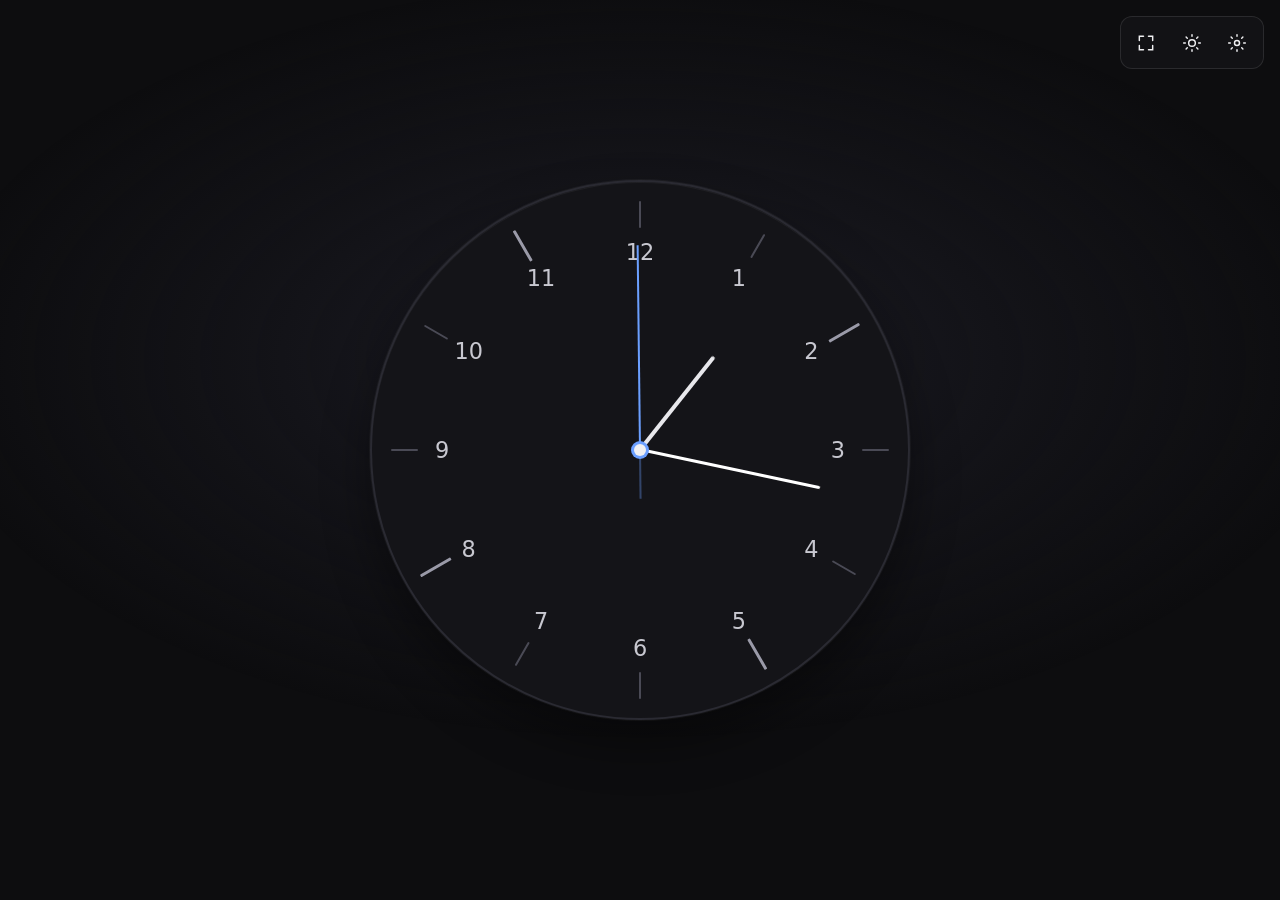
==== index.html @ b3eaa9ec "Initial commit: fullscreen analog clock with settings and themes Co-authored-by: Cursor <cursoragent" ====
<!DOCTYPE html>
<html lang="ko" data-color-mode="dark" data-hand-style="bar" data-face-shape="circle" data-numeral="arabic">
<head>
  <meta charset="UTF-8">
  <meta name="viewport" content="width=device-width, initial-scale=1.0">
  <meta name="description" content="전체화면 아날로그 시계">
  <title>Analog Clock</title>
  <link rel="stylesheet" href="style.css">
</head>
<body>
  <header class="toolbar" aria-label="도구">
    <button type="button" class="toolbar__btn" id="btn-fullscreen" aria-label="전체화면" title="전체화면 (F)">
      <svg class="icon" viewBox="0 0 24 24" aria-hidden="true"><path d="M4 9V4h5M4 15v5h5M20 9V4h-5M20 15v5h-5" fill="none" stroke="currentColor" stroke-width="1.75" stroke-linecap="round"/></svg>
    </button>
    <button type="button" class="toolbar__btn" id="btn-color-mode" aria-label="라이트 모드로 전환" title="다크/라이트 (L)">
      <svg class="icon icon--sun" viewBox="0 0 24 24" aria-hidden="true"><circle cx="12" cy="12" r="4" fill="none" stroke="currentColor" stroke-width="1.75"/><path d="M12 2v2M12 20v2M4.93 4.93l1.41 1.41M17.66 17.66l1.41 1.41M2 12h2M20 12h2M4.93 19.07l1.41-1.41M17.66 6.34l1.41-1.41" stroke="currentColor" stroke-width="1.75" stroke-linecap="round"/></svg>
      <svg class="icon icon--moon" viewBox="0 0 24 24" aria-hidden="true"><path d="M20 14.5A8.5 8.5 0 0 1 9.5 4 7 7 0 1 0 20 14.5z" fill="none" stroke="currentColor" stroke-width="1.75"/></svg>
    </button>
    <button type="button" class="toolbar__btn" id="btn-settings" aria-label="설정" title="설정 (S)" aria-controls="settings-dialog" aria-expanded="false">
      <svg class="icon" viewBox="0 0 24 24" aria-hidden="true"><circle cx="12" cy="12" r="3" fill="none" stroke="currentColor" stroke-width="1.75"/><path d="M12 2v2M12 20v2M19.07 4.93l-1.41 1.41M6.34 17.66l-1.41 1.41M22 12h-2M4 12H2M19.07 19.07l-1.41-1.41M6.34 6.34L4.93 4.93" stroke="currentColor" stroke-width="1.75" stroke-linecap="round"/></svg>
    </button>
  </header>

  <main class="clock-app">
    <div class="clock" role="img" aria-label="아날로그 시계">
      <div class="clock__face">
        <ul class="clock__markers" aria-hidden="true">
          <li></li><li></li><li></li><li></li><li></li><li></li>
          <li></li><li></li><li></li><li></li><li></li><li></li>
        </ul>

        <ol class="clock__numbers" aria-hidden="true">
          <li><span data-n="12">12</span></li>
          <li><span data-n="1">1</span></li>
          <li><span data-n="2">2</span></li>
          <li><span data-n="3">3</span></li>
          <li><span data-n="4">4</span></li>
          <li><span data-n="5">5</span></li>
          <li><span data-n="6">6</span></li>
          <li><span data-n="7">7</span></li>
          <li><span data-n="8">8</span></li>
          <li><span data-n="9">9</span></li>
          <li><span data-n="10">10</span></li>
          <li><span data-n="11">11</span></li>
        </ol>

        <div class="hand hand--hour" aria-hidden="true"></div>
        <div class="hand hand--minute" aria-hidden="true"></div>
        <div class="hand hand--second" aria-hidden="true"></div>
        <div class="clock__hub" aria-hidden="true"></div>
      </div>
    </div>
  </main>

  <dialog class="settings" id="settings-dialog" aria-labelledby="settings-title">
    <form class="settings__form" method="dialog">
      <header class="settings__header">
        <h2 id="settings-title">설정</h2>
        <button type="button" class="settings__close" data-close aria-label="닫기">×</button>
      </header>

      <div class="settings__body">
        <section class="settings__section">
          <h3>숫자</h3>
          <label class="settings__row">
            <span>크기</span>
            <input type="range" id="set-number-size" min="0.6" max="1.8" step="0.05" value="1">
            <output id="out-number-size">100%</output>
          </label>
          <fieldset class="settings__fieldset">
            <legend class="visually-hidden">숫자 표기</legend>
            <label class="settings__chip"><input type="radio" name="numeral" value="arabic" checked> 아라비아</label>
            <label class="settings__chip"><input type="radio" name="numeral" value="roman"> 로마</label>
          </fieldset>
        </section>

        <section class="settings__section">
          <h3>바늘 모양</h3>
          <select id="set-hand-style" class="settings__select">
            <option value="bar">막대형</option>
            <option value="arrow">화살표형</option>
            <option value="square">네모형</option>
            <option value="rounded">둥근형</option>
          </select>
        </section>

        <section class="settings__section">
          <h3>시계 모양</h3>
          <select id="set-face-shape" class="settings__select">
            <option value="circle">원형</option>
            <option value="square">정사각형</option>
            <option value="rect-portrait">직사각형 (세로)</option>
            <option value="rect-landscape">직사각형 (가로)</option>
            <option value="trapezoid">사다리꼴</option>
          </select>
        </section>

        <section class="settings__section settings__section--colors">
          <h3>색상</h3>
          <div class="settings__colors" id="color-inputs"></div>
          <button type="button" class="settings__reset-colors" id="btn-reset-colors">색상 초기화</button>
        </section>
      </div>

      <footer class="settings__footer">
        <button type="button" class="settings__btn settings__btn--ghost" data-close>닫기</button>
      </footer>
    </form>
  </dialog>

  <script src="script.js"></script>
</body>
</html>
---- style.css ----
/* ==========================================================================
   Design tokens (SettingsManager가 --color-* 변수를 덮어씁니다)
   ========================================================================== */

:root {
  --color-bg: #0d0d0f;
  --color-face-bg: #141418;
  --color-face-border: rgba(255, 255, 255, 0.1);
  --color-number: rgba(255, 255, 255, 0.78);
  --color-marker: rgba(255, 255, 255, 0.22);
  --color-marker-major: rgba(255, 255, 255, 0.5);
  --color-hand-hour: #e8e8ec;
  --color-hand-minute: #ffffff;
  --color-hand-second: #6b9fff;
  --color-hub: #f0f0f2;
  --color-hub-ring: rgba(107, 159, 255, 0.45);

  --bg-accent: radial-gradient(ellipse 80% 60% at 50% 40%, #1a1a22 0%, transparent 70%);
  --face-shadow:
    0 0 0 1px rgba(255, 255, 255, 0.04),
    0 24px 48px rgba(0, 0, 0, 0.4),
    inset 0 1px 0 rgba(255, 255, 255, 0.05);

  --hand-hour-w: 4px;
  --hand-minute-w: 3px;
  --hand-second-w: 2px;
  --number-scale: 1;

  --ui-bg: rgba(20, 20, 24, 0.82);
  --ui-border: rgba(255, 255, 255, 0.1);
  --ui-text: #f0f0f2;
  --ui-muted: rgba(255, 255, 255, 0.55);
}

[data-color-mode="light"] {
  --bg-accent: radial-gradient(ellipse 80% 60% at 50% 40%, #e8e8ee 0%, transparent 70%);
  --face-shadow:
    0 0 0 1px rgba(0, 0, 0, 0.06),
    0 20px 40px rgba(0, 0, 0, 0.08),
    inset 0 1px 0 rgba(255, 255, 255, 0.9);

  --ui-bg: rgba(255, 255, 255, 0.92);
  --ui-border: rgba(0, 0, 0, 0.1);
  --ui-text: #1a1a1e;
  --ui-muted: rgba(0, 0, 0, 0.5);
}

/* ==========================================================================
   Base layout
   ========================================================================== */

*,
*::before,
*::after {
  box-sizing: border-box;
  margin: 0;
  padding: 0;
}

html,
body {
  height: 100%;
  overflow: hidden;
}

body {
  font-family: system-ui, -apple-system, "Segoe UI", Roboto, sans-serif;
  background: var(--color-bg);
  color: var(--ui-text);
  -webkit-font-smoothing: antialiased;
}

body::before {
  content: "";
  position: fixed;
  inset: 0;
  background: var(--bg-accent);
  pointer-events: none;
  z-index: 0;
}

.visually-hidden {
  position: absolute;
  width: 1px;
  height: 1px;
  padding: 0;
  margin: -1px;
  overflow: hidden;
  clip: rect(0, 0, 0, 0);
  white-space: nowrap;
  border: 0;
}

/* Toolbar */
.toolbar {
  position: fixed;
  top: 1rem;
  right: 1rem;
  z-index: 100;
  display: flex;
  gap: 0.35rem;
  padding: 0.35rem;
  border-radius: 12px;
  background: var(--ui-bg);
  border: 1px solid var(--ui-border);
  backdrop-filter: blur(12px);
}

.toolbar__btn {
  display: grid;
  place-items: center;
  width: 2.5rem;
  height: 2.5rem;
  border: none;
  border-radius: 8px;
  background: transparent;
  color: var(--ui-text);
  cursor: pointer;
  transition: background 0.15s;
}

.toolbar__btn:hover {
  background: rgba(127, 127, 140, 0.2);
}

.toolbar__btn .icon {
  width: 1.25rem;
  height: 1.25rem;
}

[data-color-mode="dark"] .icon--sun { display: block; }
[data-color-mode="dark"] .icon--moon { display: none; }
[data-color-mode="light"] .icon--sun { display: none; }
[data-color-mode="light"] .icon--moon { display: block; }

:fullscreen .toolbar,
:fullscreen .settings[open] {
  z-index: 10000;
}

.clock-app {
  position: relative;
  z-index: 1;
  display: flex;
  align-items: center;
  justify-content: center;
  width: 100%;
  height: 100dvh;
  padding: 1rem;
}

/* Clock container & face shapes */
.clock {
  --size: min(86vmin, 540px);
  --clock-w: var(--size);
  --clock-h: var(--size);
  --diameter: min(var(--clock-w), var(--clock-h));
  width: var(--clock-w);
  height: var(--clock-h);
  position: relative;
  transition: width 0.35s ease, height 0.35s ease;
}

[data-face-shape="square"] {
  --clock-w: var(--size);
  --clock-h: var(--size);
}

[data-face-shape="rect-portrait"] {
  --clock-w: calc(var(--size) * 0.68);
  --clock-h: var(--size);
}

[data-face-shape="rect-landscape"] {
  --clock-w: var(--size);
  --clock-h: calc(var(--size) * 0.68);
}

[data-face-shape="trapezoid"] {
  --clock-w: var(--size);
  --clock-h: calc(var(--size) * 0.88);
}

.clock__face {
  position: relative;
  width: 100%;
  height: 100%;
  background: var(--color-face-bg);
  border: 2px solid var(--color-face-border);
  box-shadow: var(--face-shadow);
  overflow: hidden;
  transition: border-radius 0.35s ease, clip-path 0.35s ease;
}

[data-face-shape="circle"] .clock__face {
  border-radius: 50%;
}

[data-face-shape="square"] .clock__face {
  border-radius: 14px;
}

[data-face-shape="rect-portrait"] .clock__face,
[data-face-shape="rect-landscape"] .clock__face {
  border-radius: 18px;
}

[data-face-shape="trapezoid"] .clock__face {
  border-radius: 0;
  clip-path: polygon(12% 0%, 88% 0%, 100% 100%, 0% 100%);
}

/* Markers */
.clock__markers {
  list-style: none;
  position: absolute;
  inset: 0;
  z-index: 1;
}

.clock__markers li {
  position: absolute;
  inset: 0;
  transform-origin: 50% 50%;
  pointer-events: none;
}

.clock__markers li::before {
  content: "";
  position: absolute;
  left: calc(50% - 1px);
  top: 3.5%;
  width: 2px;
  height: 5%;
  background: var(--color-marker);
  border-radius: 1px;
}

.clock__markers li:nth-child(3n)::before {
  top: 2.8%;
  width: 3px;
  left: calc(50% - 1.5px);
  height: 6.5%;
  background: var(--color-marker-major);
}

.clock__markers li:nth-child(1)  { transform: rotate(0deg); }
.clock__markers li:nth-child(2)  { transform: rotate(30deg); }
.clock__markers li:nth-child(3)  { transform: rotate(60deg); }
.clock__markers li:nth-child(4)  { transform: rotate(90deg); }
.clock__markers li:nth-child(5)  { transform: rotate(120deg); }
.clock__markers li:nth-child(6)  { transform: rotate(150deg); }
.clock__markers li:nth-child(7)  { transform: rotate(180deg); }
.clock__markers li:nth-child(8)  { transform: rotate(210deg); }
.clock__markers li:nth-child(9)  { transform: rotate(240deg); }
.clock__markers li:nth-child(10) { transform: rotate(270deg); }
.clock__markers li:nth-child(11) { transform: rotate(300deg); }
.clock__markers li:nth-child(12) { transform: rotate(330deg); }

/* Numbers */
.clock__numbers {
  list-style: none;
  position: absolute;
  inset: 0;
  z-index: 2;
}

.clock__numbers li {
  position: absolute;
  inset: 0;
  transform-origin: 50% 50%;
}

.clock__numbers li span {
  position: absolute;
  left: 50%;
  top: 11%;
  transform: translateX(-50%);
  font-size: calc(clamp(0.75rem, 3.2vmin, 1.4rem) * var(--number-scale));
  font-weight: 500;
  font-variant-numeric: tabular-nums;
  color: var(--color-number);
  line-height: 1;
  user-select: none;
}

[data-numeral="roman"] .clock__numbers li span {
  font-size: calc(clamp(0.65rem, 2.6vmin, 1.15rem) * var(--number-scale));
  letter-spacing: -0.02em;
}

.clock__numbers li:nth-child(1)  { transform: rotate(0deg); }
.clock__numbers li:nth-child(2)  { transform: rotate(30deg); }
.clock__numbers li:nth-child(3)  { transform: rotate(60deg); }
.clock__numbers li:nth-child(4)  { transform: rotate(90deg); }
.clock__numbers li:nth-child(5)  { transform: rotate(120deg); }
.clock__numbers li:nth-child(6)  { transform: rotate(150deg); }
.clock__numbers li:nth-child(7)  { transform: rotate(180deg); }
.clock__numbers li:nth-child(8)  { transform: rotate(210deg); }
.clock__numbers li:nth-child(9)  { transform: rotate(240deg); }
.clock__numbers li:nth-child(10) { transform: rotate(270deg); }
.clock__numbers li:nth-child(11) { transform: rotate(300deg); }
.clock__numbers li:nth-child(12) { transform: rotate(330deg); }

.clock__numbers li:nth-child(1)  span { transform: translateX(-50%) rotate(0deg); }
.clock__numbers li:nth-child(2)  span { transform: translateX(-50%) rotate(-30deg); }
.clock__numbers li:nth-child(3)  span { transform: translateX(-50%) rotate(-60deg); }
.clock__numbers li:nth-child(4)  span { transform: translateX(-50%) rotate(-90deg); }
.clock__numbers li:nth-child(5)  span { transform: translateX(-50%) rotate(-120deg); }
.clock__numbers li:nth-child(6)  span { transform: translateX(-50%) rotate(-150deg); }
.clock__numbers li:nth-child(7)  span { transform: translateX(-50%) rotate(-180deg); }
.clock__numbers li:nth-child(8)  span { transform: translateX(-50%) rotate(-210deg); }
.clock__numbers li:nth-child(9)  span { transform: translateX(-50%) rotate(-240deg); }
.clock__numbers li:nth-child(10) span { transform: translateX(-50%) rotate(-270deg); }
.clock__numbers li:nth-child(11) span { transform: translateX(-50%) rotate(-300deg); }
.clock__numbers li:nth-child(12) span { transform: translateX(-50%) rotate(-330deg); }

/* Hands base */
.hand {
  position: absolute;
  left: 50%;
  top: 50%;
  transform-origin: 50% 100%;
  will-change: transform;
  pointer-events: none;
  background: var(--hand-color, #fff);
}

.hand--hour {
  --hand-color: var(--color-hand-hour);
  width: var(--hand-hour-w);
  height: calc(var(--diameter) * 0.22);
  margin-left: calc(var(--hand-hour-w) / -2);
  margin-top: calc(var(--diameter) * -0.22);
  z-index: 3;
}

.hand--minute {
  --hand-color: var(--color-hand-minute);
  width: var(--hand-minute-w);
  height: calc(var(--diameter) * 0.34);
  margin-left: calc(var(--hand-minute-w) / -2);
  margin-top: calc(var(--diameter) * -0.34);
  z-index: 4;
}

.hand--second {
  width: 0;
  height: 0;
  margin: 0;
  transform-origin: 50% 50%;
  z-index: 5;
}

.hand--second::before,
.hand--second::after {
  content: "";
  position: absolute;
  left: 50%;
  width: var(--hand-second-w);
  margin-left: calc(var(--hand-second-w) / -2);
  background: var(--color-hand-second);
  border-radius: 999px;
}

.hand--second::before {
  bottom: 0;
  height: calc(var(--diameter) * 0.38);
  transform-origin: 50% 100%;
}

.hand--second::after {
  top: 0;
  height: calc(var(--diameter) * 0.09);
  opacity: 0.35;
  transform-origin: 50% 0%;
}

/* Hand styles */
[data-hand-style="bar"] .hand--hour {
  border-radius: 3px 3px 1px 1px;
}

[data-hand-style="bar"] .hand--minute {
  border-radius: 999px;
}

[data-hand-style="rounded"] .hand--hour,
[data-hand-style="rounded"] .hand--minute {
  border-radius: 999px;
}

[data-hand-style="square"] .hand--hour,
[data-hand-style="square"] .hand--minute {
  border-radius: 0;
}

[data-hand-style="square"] .hand--second::before,
[data-hand-style="square"] .hand--second::after {
  border-radius: 0;
}

[data-hand-style="arrow"] .hand--hour,
[data-hand-style="arrow"] .hand--minute {
  border-radius: 0;
  clip-path: polygon(50% 0%, 88% 100%, 12% 100%);
  width: calc(var(--hand-hour-w) * 2.2);
  margin-left: calc(var(--hand-hour-w) * -1.1);
}

[data-hand-style="arrow"] .hand--minute {
  width: calc(var(--hand-minute-w) * 2);
  margin-left: calc(var(--hand-minute-w) * -1);
  clip-path: polygon(50% 0%, 82% 100%, 18% 100%);
}

[data-hand-style="arrow"] .hand--second::before {
  clip-path: polygon(50% 0%, 100% 100%, 0% 100%);
  width: calc(var(--hand-second-w) * 2.5);
  margin-left: calc(var(--hand-second-w) * -1.25);
  border-radius: 0;
}

[data-hand-style="arrow"] .hand--second::after {
  border-radius: 50%;
  width: calc(var(--hand-second-w) * 3);
  height: calc(var(--hand-second-w) * 3);
  margin-left: calc(var(--hand-second-w) * -1.5);
  opacity: 0.5;
}

.clock__hub {
  position: absolute;
  left: 50%;
  top: 50%;
  width: 12px;
  height: 12px;
  margin: -6px 0 0 -6px;
  border-radius: 50%;
  background: var(--color-hub);
  box-shadow: 0 0 0 3px var(--color-hub-ring);
  z-index: 6;
}

[data-hand-style="square"] .clock__hub {
  border-radius: 2px;
}

/* ==========================================================================
   Settings panel
   ========================================================================== */

.settings {
  width: min(100vw - 2rem, 380px);
  max-height: min(90dvh, 640px);
  margin: auto;
  padding: 0;
  border: 1px solid var(--ui-border);
  border-radius: 16px;
  background: var(--ui-bg);
  color: var(--ui-text);
  box-shadow: 0 24px 64px rgba(0, 0, 0, 0.35);
  backdrop-filter: blur(16px);
}

.settings::backdrop {
  background: rgba(0, 0, 0, 0.45);
  backdrop-filter: blur(4px);
}

.settings__header {
  display: flex;
  align-items: center;
  justify-content: space-between;
  padding: 1rem 1.1rem 0.75rem;
  border-bottom: 1px solid var(--ui-border);
}

.settings__header h2 {
  font-size: 1.05rem;
  font-weight: 600;
}

.settings__close {
  width: 2rem;
  height: 2rem;
  border: none;
  border-radius: 8px;
  background: transparent;
  color: var(--ui-text);
  font-size: 1.35rem;
  line-height: 1;
  cursor: pointer;
}

.settings__close:hover {
  background: rgba(127, 127, 140, 0.2);
}

.settings__body {
  padding: 0.75rem 1.1rem 1rem;
  overflow-y: auto;
  max-height: calc(min(90dvh, 640px) - 7rem);
}

.settings__section {
  margin-bottom: 1.1rem;
}

.settings__section h3 {
  font-size: 0.72rem;
  font-weight: 600;
  text-transform: uppercase;
  letter-spacing: 0.06em;
  color: var(--ui-muted);
  margin-bottom: 0.55rem;
}

.settings__row {
  display: grid;
  grid-template-columns: 4.5rem 1fr auto;
  align-items: center;
  gap: 0.5rem;
  font-size: 0.88rem;
  margin-bottom: 0.65rem;
}

.settings__row input[type="range"] {
  width: 100%;
  accent-color: var(--color-hand-second);
}

.settings__row output {
  font-size: 0.78rem;
  color: var(--ui-muted);
  min-width: 2.8rem;
  text-align: right;
}

.settings__fieldset {
  border: none;
  display: flex;
  gap: 0.4rem;
  flex-wrap: wrap;
}

.settings__chip {
  display: inline-flex;
  align-items: center;
  gap: 0.35rem;
  padding: 0.4rem 0.75rem;
  border-radius: 999px;
  border: 1px solid var(--ui-border);
  font-size: 0.82rem;
  cursor: pointer;
  transition: background 0.15s, border-color 0.15s;
}

.settings__chip:has(:checked) {
  background: rgba(107, 159, 255, 0.2);
  border-color: var(--color-hand-second);
}

.settings__chip input {
  accent-color: var(--color-hand-second);
}

.settings__select {
  width: 100%;
  padding: 0.55rem 0.65rem;
  border-radius: 8px;
  border: 1px solid var(--ui-border);
  background: rgba(127, 127, 140, 0.12);
  color: inherit;
  font: inherit;
  font-size: 0.88rem;
}

.settings__colors {
  display: grid;
  gap: 0.45rem;
}

.settings__color-row {
  display: grid;
  grid-template-columns: 2rem 1fr;
  align-items: center;
  gap: 0.55rem;
  font-size: 0.82rem;
}

.settings__color-row input[type="color"] {
  width: 2rem;
  height: 2rem;
  padding: 0;
  border: 1px solid var(--ui-border);
  border-radius: 6px;
  cursor: pointer;
  background: transparent;
}

.settings__reset-colors {
  margin-top: 0.55rem;
  width: 100%;
  padding: 0.45rem;
  border: 1px dashed var(--ui-border);
  border-radius: 8px;
  background: transparent;
  color: var(--ui-muted);
  font: inherit;
  font-size: 0.8rem;
  cursor: pointer;
}

.settings__reset-colors:hover {
  color: var(--ui-text);
  border-style: solid;
}

.settings__footer {
  padding: 0.65rem 1.1rem 1rem;
  border-top: 1px solid var(--ui-border);
}

.settings__btn {
  width: 100%;
  padding: 0.6rem;
  border-radius: 8px;
  border: 1px solid var(--ui-border);
  font: inherit;
  font-size: 0.88rem;
  cursor: pointer;
}

.settings__btn--ghost {
  background: transparent;
  color: var(--ui-text);
}

.settings__btn--ghost:hover {
  background: rgba(127, 127, 140, 0.15);
}

@media (prefers-reduced-motion: reduce) {
  .hand {
    will-change: auto;
  }

  .clock,
  .clock__face {
    transition: none;
  }
}
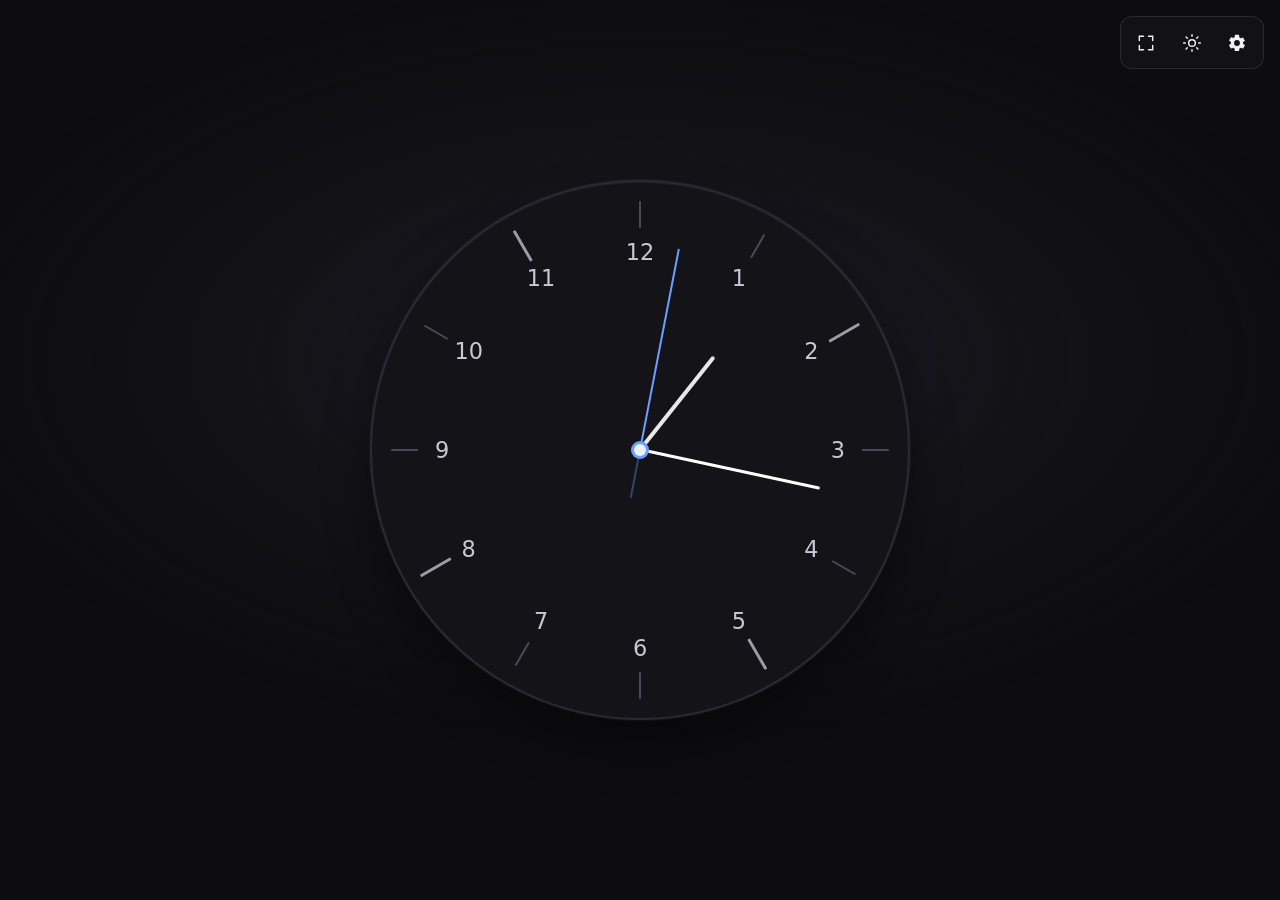
==== commit c46e1129: "톱니바퀴 아이콘 교체" ====
--- a/index.html
+++ b/index.html
@@ -17,7 +17,9 @@
       <svg class="icon icon--moon" viewBox="0 0 24 24" aria-hidden="true"><path d="M20 14.5A8.5 8.5 0 0 1 9.5 4 7 7 0 1 0 20 14.5z" fill="none" stroke="currentColor" stroke-width="1.75"/></svg>
     </button>
     <button type="button" class="toolbar__btn" id="btn-settings" aria-label="설정" title="설정 (S)" aria-controls="settings-dialog" aria-expanded="false">
-      <svg class="icon" viewBox="0 0 24 24" aria-hidden="true"><circle cx="12" cy="12" r="3" fill="none" stroke="currentColor" stroke-width="1.75"/><path d="M12 2v2M12 20v2M19.07 4.93l-1.41 1.41M6.34 17.66l-1.41 1.41M22 12h-2M4 12H2M19.07 19.07l-1.41-1.41M6.34 6.34L4.93 4.93" stroke="currentColor" stroke-width="1.75" stroke-linecap="round"/></svg>
+      <svg class="icon icon--settings" viewBox="0 0 24 24" aria-hidden="true" fill="currentColor">
+        <path d="M19.14 12.94c.04-.31.06-.63.06-.94s-.02-.63-.06-.94l2.03-1.58a.5.5 0 00.12-.61l-1.92-3.32a.5.5 0 00-.57-.22l-2.39.96a7.07 7.07 0 00-1.6-.94L14.5 2.5a.5.5 0 00-.5-.5h-4a.5.5 0 00-.5.5L9.09 5.09c-.54.24-1.06.56-1.56.94L5.11 5.08a.5.5 0 00-.57.22L2.62 8.62a.5.5 0 00.12.61l2.03 1.58c-.04.31-.06.63-.06.94s.02.63.06.94L2.62 14.5a.5.5 0 00-.12.61l1.92 3.32c.11.2.36.28.57.22l2.39-.96c.5.38 1.02.7 1.6.94l.41 2.59c.04.27.29.5.56.5h4c.27 0 .52-.22.56-.5l.41-2.59c.58-.24 1.1-.56 1.6-.94l2.39.96c.21.06.46-.02.57-.22l1.92-3.32a.5.5 0 00-.12-.61l-2.03-1.58zM12 15.5A3.5 3.5 0 1115.5 12 3.5 3.5 0 0112 15.5z"/>
+      </svg>
     </button>
   </header>
 
--- a/style.css
+++ b/style.css
@@ -128,6 +128,25 @@
   height: 1.25rem;
 }
 
+/* Settings (gear) icon tweaks */
+.icon--settings {
+  width: 1.3rem;
+  height: 1.3rem;
+  transition: transform 0.12s ease, color 0.12s ease;
+  transform-origin: center;
+  color: var(--ui-text);
+}
+
+.toolbar__btn:hover .icon--settings {
+  transform: rotate(12deg) scale(1.06);
+}
+
+.toolbar__btn:focus-visible {
+  outline: none;
+  box-shadow: 0 0 0 4px rgba(107, 159, 255, 0.12);
+  border-radius: 8px;
+}
+
 [data-color-mode="dark"] .icon--sun { display: block; }
 [data-color-mode="dark"] .icon--moon { display: none; }
 [data-color-mode="light"] .icon--sun { display: none; }
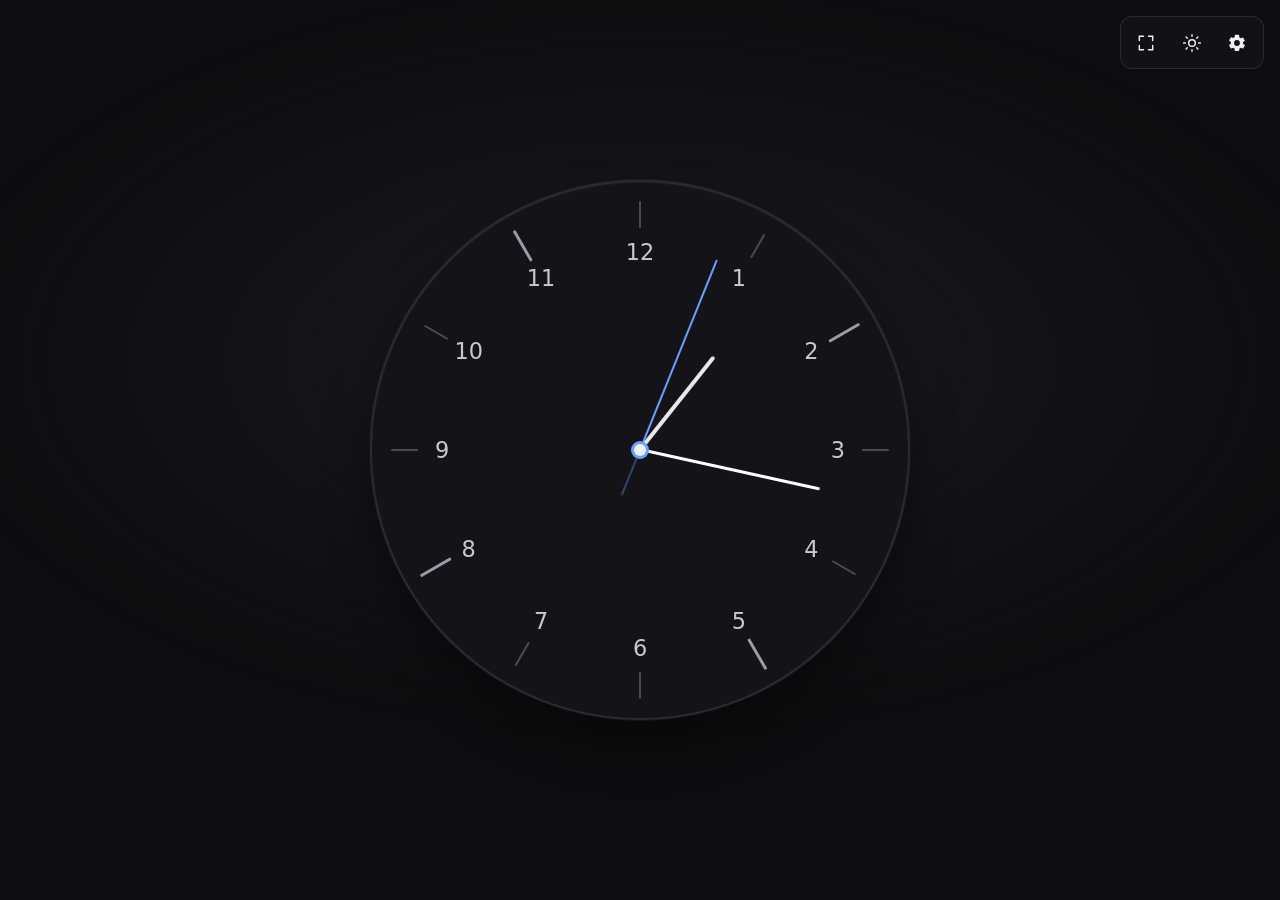
==== commit ea7b2637: "옵션추가" ====
--- a/index.html
+++ b/index.html
@@ -1,5 +1,5 @@
 <!DOCTYPE html>
-<html lang="ko" data-color-mode="dark" data-hand-style="bar" data-face-shape="circle" data-numeral="arabic">
+<html lang="ko" data-color-mode="dark" data-hand-style="bar" data-face-shape="circle" data-border-style="solid" data-numeral="arabic">
 <head>
   <meta charset="UTF-8">
   <meta name="viewport" content="width=device-width, initial-scale=1.0">
@@ -16,13 +16,14 @@
       <svg class="icon icon--sun" viewBox="0 0 24 24" aria-hidden="true"><circle cx="12" cy="12" r="4" fill="none" stroke="currentColor" stroke-width="1.75"/><path d="M12 2v2M12 20v2M4.93 4.93l1.41 1.41M17.66 17.66l1.41 1.41M2 12h2M20 12h2M4.93 19.07l1.41-1.41M17.66 6.34l1.41-1.41" stroke="currentColor" stroke-width="1.75" stroke-linecap="round"/></svg>
       <svg class="icon icon--moon" viewBox="0 0 24 24" aria-hidden="true"><path d="M20 14.5A8.5 8.5 0 0 1 9.5 4 7 7 0 1 0 20 14.5z" fill="none" stroke="currentColor" stroke-width="1.75"/></svg>
     </button>
-    <button type="button" class="toolbar__btn" id="btn-settings" aria-label="설정" title="설정 (S)" aria-controls="settings-dialog" aria-expanded="false">
+    <button type="button" class="toolbar__btn" id="btn-settings" aria-label="설정" title="설정 (S)" aria-controls="settings-panel" aria-expanded="false">
       <svg class="icon icon--settings" viewBox="0 0 24 24" aria-hidden="true" fill="currentColor">
         <path d="M19.14 12.94c.04-.31.06-.63.06-.94s-.02-.63-.06-.94l2.03-1.58a.5.5 0 00.12-.61l-1.92-3.32a.5.5 0 00-.57-.22l-2.39.96a7.07 7.07 0 00-1.6-.94L14.5 2.5a.5.5 0 00-.5-.5h-4a.5.5 0 00-.5.5L9.09 5.09c-.54.24-1.06.56-1.56.94L5.11 5.08a.5.5 0 00-.57.22L2.62 8.62a.5.5 0 00.12.61l2.03 1.58c-.04.31-.06.63-.06.94s.02.63.06.94L2.62 14.5a.5.5 0 00-.12.61l1.92 3.32c.11.2.36.28.57.22l2.39-.96c.5.38 1.02.7 1.6.94l.41 2.59c.04.27.29.5.56.5h4c.27 0 .52-.22.56-.5l.41-2.59c.58-.24 1.1-.56 1.6-.94l2.39.96c.21.06.46-.02.57-.22l1.92-3.32a.5.5 0 00-.12-.61l-2.03-1.58zM12 15.5A3.5 3.5 0 1115.5 12 3.5 3.5 0 0112 15.5z"/>
       </svg>
     </button>
   </header>
 
+  <div class="app-layout">
   <main class="clock-app">
     <div class="clock" role="img" aria-label="아날로그 시계">
       <div class="clock__face">
@@ -54,8 +55,8 @@
     </div>
   </main>
 
-  <dialog class="settings" id="settings-dialog" aria-labelledby="settings-title">
-    <form class="settings__form" method="dialog">
+  <aside class="settings" id="settings-panel" hidden aria-labelledby="settings-title">
+    <form class="settings__form">
       <header class="settings__header">
         <h2 id="settings-title">설정</h2>
         <button type="button" class="settings__close" data-close aria-label="닫기">×</button>
@@ -74,6 +75,15 @@
             <label class="settings__chip"><input type="radio" name="numeral" value="arabic" checked> 아라비아</label>
             <label class="settings__chip"><input type="radio" name="numeral" value="roman"> 로마</label>
           </fieldset>
+        </section>
+
+        <section class="settings__section">
+          <h3>시계</h3>
+          <label class="settings__row">
+            <span>크기</span>
+            <input type="range" id="set-clock-size" min="0.5" max="1.5" step="0.05" value="1">
+            <output id="out-clock-size">100%</output>
+          </label>
         </section>
 
         <section class="settings__section">
@@ -97,18 +107,30 @@
           </select>
         </section>
 
+        <section class="settings__section">
+          <h3>테두리 스타일</h3>
+          <select id="set-border-style" class="settings__select">
+            <option value="solid">실선</option>
+            <option value="thin">가는 실선</option>
+            <option value="double">이중선</option>
+            <option value="dashed">파선</option>
+            <option value="dotted">점선</option>
+            <option value="ring">링</option>
+            <option value="glow">글로우</option>
+            <option value="raised">입체</option>
+            <option value="classic">클래식</option>
+          </select>
+        </section>
+
         <section class="settings__section settings__section--colors">
           <h3>색상</h3>
           <div class="settings__colors" id="color-inputs"></div>
           <button type="button" class="settings__reset-colors" id="btn-reset-colors">색상 초기화</button>
         </section>
       </div>
-
-      <footer class="settings__footer">
-        <button type="button" class="settings__btn settings__btn--ghost" data-close>닫기</button>
-      </footer>
     </form>
-  </dialog>
+  </aside>
+  </div>
 
   <script src="script.js"></script>
 </body>
--- a/style.css
+++ b/style.css
@@ -25,11 +25,15 @@
   --hand-minute-w: 3px;
   --hand-second-w: 2px;
   --number-scale: 1;
+  --clock-scale: 1;
 
   --ui-bg: rgba(20, 20, 24, 0.82);
   --ui-border: rgba(255, 255, 255, 0.1);
   --ui-text: #f0f0f2;
   --ui-muted: rgba(255, 255, 255, 0.55);
+  --ui-select-bg: #2c2c36;
+  --ui-select-text: #f0f0f2;
+  --settings-width: 288px;
 }
 
 [data-color-mode="light"] {
@@ -43,6 +47,8 @@
   --ui-border: rgba(0, 0, 0, 0.1);
   --ui-text: #1a1a1e;
   --ui-muted: rgba(0, 0, 0, 0.5);
+  --ui-select-bg: #ececf2;
+  --ui-select-text: #1a1a1e;
 }
 
 /* ==========================================================================
@@ -152,25 +158,43 @@
 [data-color-mode="light"] .icon--sun { display: none; }
 [data-color-mode="light"] .icon--moon { display: block; }
 
-:fullscreen .toolbar,
-:fullscreen .settings[open] {
+:fullscreen .toolbar {
   z-index: 10000;
 }
 
+/* 시계(왼쪽) + 설정(오른쪽) */
+.app-layout {
+  display: flex;
+  flex-direction: row;
+  width: 100%;
+  height: 100dvh;
+  z-index: 1;
+  position: relative;
+}
+
 .clock-app {
-  position: relative;
-  z-index: 1;
+  flex: 1;
+  min-width: 0;
   display: flex;
   align-items: center;
   justify-content: center;
-  width: 100%;
   height: 100dvh;
   padding: 1rem;
 }
 
+body.settings-open .toolbar {
+  right: calc(var(--settings-width) + 1rem);
+  transition: right 0.3s ease;
+}
+
+body.settings-open .clock {
+  --size-base: min(78vmin, calc(100vw - var(--settings-width) - 3rem), 500px);
+}
+
 /* Clock container & face shapes */
 .clock {
-  --size: min(86vmin, 540px);
+  --size-base: min(86vmin, 540px);
+  --size: calc(var(--size-base) * var(--clock-scale, 1));
   --clock-w: var(--size);
   --clock-h: var(--size);
   --diameter: min(var(--clock-w), var(--clock-h));
@@ -205,10 +229,72 @@
   width: 100%;
   height: 100%;
   background: var(--color-face-bg);
-  border: 2px solid var(--color-face-border);
+  border: none;
   box-shadow: var(--face-shadow);
   overflow: hidden;
-  transition: border-radius 0.35s ease, clip-path 0.35s ease;
+  transition: border-radius 0.35s ease, clip-path 0.35s ease, box-shadow 0.3s ease;
+}
+
+/* 테두리 스타일 */
+[data-border-style="solid"] .clock__face {
+  border: 2px solid var(--color-face-border);
+}
+
+[data-border-style="thin"] .clock__face {
+  border: 1px solid var(--color-face-border);
+}
+
+[data-border-style="double"] .clock__face {
+  border: 4px double var(--color-face-border);
+}
+
+[data-border-style="dashed"] .clock__face {
+  border: 2px dashed var(--color-face-border);
+}
+
+[data-border-style="dotted"] .clock__face {
+  border: 2px dotted var(--color-face-border);
+}
+
+[data-border-style="ring"] .clock__face {
+  box-shadow:
+    0 0 0 3px var(--color-face-border),
+    0 0 0 6px var(--color-face-bg),
+    0 0 0 8px var(--color-face-border),
+    var(--face-shadow);
+}
+
+[data-border-style="glow"] .clock__face {
+  border: 1px solid var(--color-face-border);
+  box-shadow:
+    0 0 12px var(--color-face-border),
+    0 0 28px color-mix(in srgb, var(--color-face-border) 45%, transparent),
+    var(--face-shadow);
+}
+
+[data-border-style="raised"] .clock__face {
+  border: 2px solid var(--color-face-border);
+  box-shadow:
+    inset 0 2px 6px rgba(0, 0, 0, 0.35),
+    inset 0 -1px 0 rgba(255, 255, 255, 0.08),
+    0 6px 16px rgba(0, 0, 0, 0.25),
+    var(--face-shadow);
+}
+
+[data-color-mode="light"][data-border-style="raised"] .clock__face {
+  box-shadow:
+    inset 0 2px 6px rgba(0, 0, 0, 0.12),
+    inset 0 -1px 0 rgba(255, 255, 255, 0.9),
+    0 6px 16px rgba(0, 0, 0, 0.1),
+    var(--face-shadow);
+}
+
+[data-border-style="classic"] .clock__face {
+  border: 3px solid var(--color-face-border);
+  box-shadow:
+    inset 0 0 0 2px var(--color-face-bg),
+    inset 0 0 0 5px var(--color-face-border),
+    var(--face-shadow);
 }
 
 [data-face-shape="circle"] .clock__face {
@@ -466,48 +552,67 @@
 }
 
 /* ==========================================================================
-   Settings panel
+   Settings — flex 오른쪽 사이드 패널
    ========================================================================== */
 
 .settings {
-  width: min(100vw - 2rem, 380px);
-  max-height: min(90dvh, 640px);
-  margin: auto;
+  flex: 0 0 0;
+  width: 0;
+  height: 100dvh;
+  overflow: hidden;
   padding: 0;
-  border: 1px solid var(--ui-border);
-  border-radius: 16px;
+  margin: 0;
+  border: none;
+  border-left: 0 solid var(--ui-border);
   background: var(--ui-bg);
   color: var(--ui-text);
-  box-shadow: 0 24px 64px rgba(0, 0, 0, 0.35);
-  backdrop-filter: blur(16px);
-}
-
-.settings::backdrop {
-  background: rgba(0, 0, 0, 0.45);
-  backdrop-filter: blur(4px);
+  box-shadow: none;
+  transition: flex-basis 0.3s ease, width 0.3s ease, border-width 0.3s ease, box-shadow 0.3s ease;
+}
+
+body.settings-open .settings:not([hidden]) {
+  display: flex;
+  flex-direction: column;
+  flex: 0 0 var(--settings-width);
+  width: var(--settings-width);
+  border-left-width: 1px;
+  box-shadow: -6px 0 24px rgba(0, 0, 0, 0.18);
+}
+
+.settings[hidden] {
+  display: none;
+}
+
+.settings__form {
+  display: flex;
+  flex-direction: column;
+  height: 100dvh;
+  max-height: 100dvh;
+  overflow: hidden;
 }
 
 .settings__header {
+  flex-shrink: 0;
   display: flex;
   align-items: center;
   justify-content: space-between;
-  padding: 1rem 1.1rem 0.75rem;
+  padding: 0.7rem 0.85rem 0.6rem;
   border-bottom: 1px solid var(--ui-border);
 }
 
 .settings__header h2 {
-  font-size: 1.05rem;
+  font-size: 0.95rem;
   font-weight: 600;
 }
 
 .settings__close {
-  width: 2rem;
-  height: 2rem;
+  width: 1.85rem;
+  height: 1.85rem;
   border: none;
-  border-radius: 8px;
+  border-radius: 6px;
   background: transparent;
   color: var(--ui-text);
-  font-size: 1.35rem;
+  font-size: 1.25rem;
   line-height: 1;
   cursor: pointer;
 }
@@ -517,60 +622,70 @@
 }
 
 .settings__body {
-  padding: 0.75rem 1.1rem 1rem;
-  overflow-y: auto;
-  max-height: calc(min(90dvh, 640px) - 7rem);
+  flex: 1;
+  min-height: 0;
+  padding: 0.55rem 0.85rem 0.7rem;
+  overflow: hidden;
+  display: flex;
+  flex-direction: column;
+  gap: 0.5rem;
 }
 
 .settings__section {
-  margin-bottom: 1.1rem;
+  flex-shrink: 0;
 }
 
 .settings__section h3 {
-  font-size: 0.72rem;
+  font-size: 0.65rem;
   font-weight: 600;
   text-transform: uppercase;
-  letter-spacing: 0.06em;
+  letter-spacing: 0.05em;
   color: var(--ui-muted);
-  margin-bottom: 0.55rem;
+  margin-bottom: 0.35rem;
+}
+
+.settings__section--colors {
+  flex: 1;
+  min-height: 0;
+  display: flex;
+  flex-direction: column;
 }
 
 .settings__row {
   display: grid;
-  grid-template-columns: 4.5rem 1fr auto;
+  grid-template-columns: 3.2rem 1fr 2.4rem;
   align-items: center;
-  gap: 0.5rem;
-  font-size: 0.88rem;
-  margin-bottom: 0.65rem;
+  gap: 0.35rem;
+  font-size: 0.78rem;
+  margin-bottom: 0.4rem;
 }
 
 .settings__row input[type="range"] {
   width: 100%;
+  height: 1.25rem;
   accent-color: var(--color-hand-second);
 }
 
 .settings__row output {
-  font-size: 0.78rem;
+  font-size: 0.7rem;
   color: var(--ui-muted);
-  min-width: 2.8rem;
   text-align: right;
 }
 
 .settings__fieldset {
   border: none;
   display: flex;
-  gap: 0.4rem;
-  flex-wrap: wrap;
+  gap: 0.3rem;
 }
 
 .settings__chip {
   display: inline-flex;
   align-items: center;
-  gap: 0.35rem;
-  padding: 0.4rem 0.75rem;
+  gap: 0.25rem;
+  padding: 0.3rem 0.55rem;
   border-radius: 999px;
   border: 1px solid var(--ui-border);
-  font-size: 0.82rem;
+  font-size: 0.74rem;
   cursor: pointer;
   transition: background 0.15s, border-color 0.15s;
 }
@@ -582,52 +697,88 @@
 
 .settings__chip input {
   accent-color: var(--color-hand-second);
+  width: 0.75rem;
+  height: 0.75rem;
 }
 
 .settings__select {
   width: 100%;
-  padding: 0.55rem 0.65rem;
-  border-radius: 8px;
+  padding: 0.4rem 0.5rem;
+  border-radius: 6px;
   border: 1px solid var(--ui-border);
-  background: rgba(127, 127, 140, 0.12);
-  color: inherit;
+  background-color: var(--ui-select-bg);
+  color: var(--ui-select-text);
   font: inherit;
-  font-size: 0.88rem;
+  font-size: 0.78rem;
+  cursor: pointer;
+  -webkit-appearance: none;
+  appearance: none;
+  background-image: url("data:image/svg+xml,%3Csvg xmlns='http://www.w3.org/2000/svg' width='12' height='12' viewBox='0 0 12 12'%3E%3Cpath fill='%23a0a0a8' d='M3 4.5L6 8l3-3.5'/%3E%3C/svg%3E");
+  background-repeat: no-repeat;
+  background-position: right 0.45rem center;
+  padding-right: 1.5rem;
+}
+
+.settings__select:hover,
+.settings__select:focus {
+  border-color: var(--color-hand-second);
+  outline: none;
+}
+
+.settings__select option {
+  background-color: var(--ui-select-bg);
+  color: var(--ui-select-text);
+}
+
+[data-color-mode="light"] .settings__select {
+  background-image: url("data:image/svg+xml,%3Csvg xmlns='http://www.w3.org/2000/svg' width='12' height='12' viewBox='0 0 12 12'%3E%3Cpath fill='%236e6e73' d='M3 4.5L6 8l3-3.5'/%3E%3C/svg%3E");
 }
 
 .settings__colors {
+  flex: 1;
+  min-height: 0;
   display: grid;
-  gap: 0.45rem;
+  grid-template-columns: 1fr 1fr;
+  gap: 0.28rem 0.45rem;
+  align-content: start;
 }
 
 .settings__color-row {
   display: grid;
-  grid-template-columns: 2rem 1fr;
+  grid-template-columns: 1.35rem 1fr;
   align-items: center;
-  gap: 0.55rem;
-  font-size: 0.82rem;
+  gap: 0.35rem;
+  font-size: 0.68rem;
+  line-height: 1.2;
+}
+
+.settings__color-row span {
+  overflow: hidden;
+  text-overflow: ellipsis;
+  white-space: nowrap;
 }
 
 .settings__color-row input[type="color"] {
-  width: 2rem;
-  height: 2rem;
+  width: 1.35rem;
+  height: 1.35rem;
   padding: 0;
   border: 1px solid var(--ui-border);
-  border-radius: 6px;
+  border-radius: 4px;
   cursor: pointer;
   background: transparent;
 }
 
 .settings__reset-colors {
-  margin-top: 0.55rem;
+  flex-shrink: 0;
+  margin-top: 0.35rem;
   width: 100%;
-  padding: 0.45rem;
+  padding: 0.35rem;
   border: 1px dashed var(--ui-border);
-  border-radius: 8px;
+  border-radius: 6px;
   background: transparent;
   color: var(--ui-muted);
   font: inherit;
-  font-size: 0.8rem;
+  font-size: 0.72rem;
   cursor: pointer;
 }
 
@@ -636,28 +787,19 @@
   border-style: solid;
 }
 
-.settings__footer {
-  padding: 0.65rem 1.1rem 1rem;
-  border-top: 1px solid var(--ui-border);
-}
-
-.settings__btn {
-  width: 100%;
-  padding: 0.6rem;
-  border-radius: 8px;
-  border: 1px solid var(--ui-border);
-  font: inherit;
-  font-size: 0.88rem;
-  cursor: pointer;
-}
-
-.settings__btn--ghost {
-  background: transparent;
-  color: var(--ui-text);
-}
-
-.settings__btn--ghost:hover {
-  background: rgba(127, 127, 140, 0.15);
+@media (max-height: 520px) {
+  :root {
+    --settings-width: 260px;
+  }
+
+  .settings__body {
+    gap: 0.35rem;
+    padding: 0.4rem 0.7rem;
+  }
+
+  .settings__color-row {
+    font-size: 0.62rem;
+  }
 }
 
 @media (prefers-reduced-motion: reduce) {
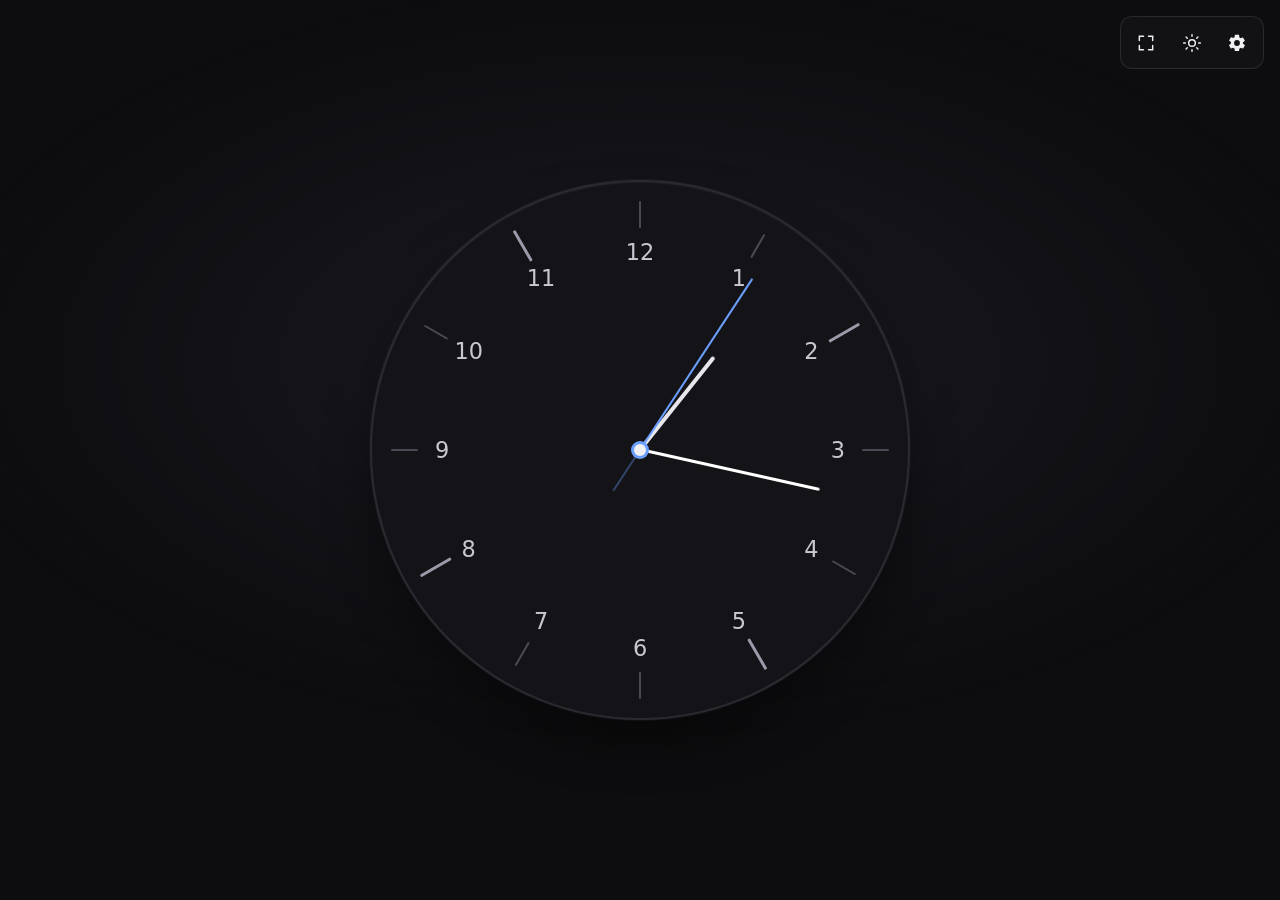
==== commit 3e5aa9f1: "Add custom wallpaper setting Co-authored-by: saintpark <saintpark90@users.noreply.github.com>" ====
--- a/index.html
+++ b/index.html
@@ -86,6 +86,16 @@
           </label>
         </section>
 
+        <section class="settings__section settings__section--wallpaper">
+          <h3>배경화면</h3>
+          <label class="settings__file">
+            <input type="file" id="set-wallpaper-image" accept="image/*">
+            <span>이미지 선택</span>
+          </label>
+          <p class="settings__wallpaper-status" id="wallpaper-status">선택된 이미지 없음</p>
+          <button type="button" class="settings__reset-wallpaper" id="btn-reset-wallpaper">배경 이미지 제거</button>
+        </section>
+
         <section class="settings__section">
           <h3>바늘 모양</h3>
           <select id="set-hand-style" class="settings__select">
--- a/style.css
+++ b/style.css
@@ -26,6 +26,7 @@
   --hand-second-w: 2px;
   --number-scale: 1;
   --clock-scale: 1;
+  --wallpaper-image: none;
 
   --ui-bg: rgba(20, 20, 24, 0.82);
   --ui-border: rgba(255, 255, 255, 0.1);
@@ -71,7 +72,11 @@
 
 body {
   font-family: system-ui, -apple-system, "Segoe UI", Roboto, sans-serif;
-  background: var(--color-bg);
+  background-color: var(--color-bg);
+  background-image: var(--wallpaper-image);
+  background-position: center;
+  background-size: cover;
+  background-repeat: no-repeat;
   color: var(--ui-text);
   -webkit-font-smoothing: antialiased;
 }
@@ -83,6 +88,12 @@
   background: var(--bg-accent);
   pointer-events: none;
   z-index: 0;
+}
+
+[data-wallpaper="custom"] body::before {
+  background:
+    linear-gradient(rgba(0, 0, 0, 0.16), rgba(0, 0, 0, 0.16)),
+    var(--bg-accent);
 }
 
 .visually-hidden {
@@ -625,7 +636,7 @@
   flex: 1;
   min-height: 0;
   padding: 0.55rem 0.85rem 0.7rem;
-  overflow: hidden;
+  overflow-y: auto;
   display: flex;
   flex-direction: column;
   gap: 0.5rem;
@@ -734,6 +745,74 @@
   background-image: url("data:image/svg+xml,%3Csvg xmlns='http://www.w3.org/2000/svg' width='12' height='12' viewBox='0 0 12 12'%3E%3Cpath fill='%236e6e73' d='M3 4.5L6 8l3-3.5'/%3E%3C/svg%3E");
 }
 
+.settings__section--wallpaper {
+  display: grid;
+  gap: 0.35rem;
+}
+
+.settings__file {
+  display: block;
+  position: relative;
+  overflow: hidden;
+  border-radius: 6px;
+  border: 1px solid var(--ui-border);
+  background: rgba(127, 127, 140, 0.12);
+  color: var(--ui-text);
+  font-size: 0.74rem;
+  text-align: center;
+  cursor: pointer;
+  transition: border-color 0.15s, background 0.15s;
+}
+
+.settings__file:hover,
+.settings__file:focus-within {
+  border-color: var(--color-hand-second);
+  background: rgba(107, 159, 255, 0.14);
+}
+
+.settings__file input {
+  position: absolute;
+  inset: 0;
+  opacity: 0;
+  cursor: pointer;
+}
+
+.settings__file span {
+  display: block;
+  padding: 0.38rem 0.5rem;
+}
+
+.settings__wallpaper-status {
+  overflow: hidden;
+  color: var(--ui-muted);
+  font-size: 0.68rem;
+  line-height: 1.25;
+  text-overflow: ellipsis;
+  white-space: nowrap;
+}
+
+.settings__reset-wallpaper {
+  width: 100%;
+  padding: 0.35rem;
+  border: 1px dashed var(--ui-border);
+  border-radius: 6px;
+  background: transparent;
+  color: var(--ui-muted);
+  font: inherit;
+  font-size: 0.72rem;
+  cursor: pointer;
+}
+
+.settings__reset-wallpaper:hover:not(:disabled) {
+  color: var(--ui-text);
+  border-style: solid;
+}
+
+.settings__reset-wallpaper:disabled {
+  cursor: not-allowed;
+  opacity: 0.45;
+}
+
 .settings__colors {
   flex: 1;
   min-height: 0;
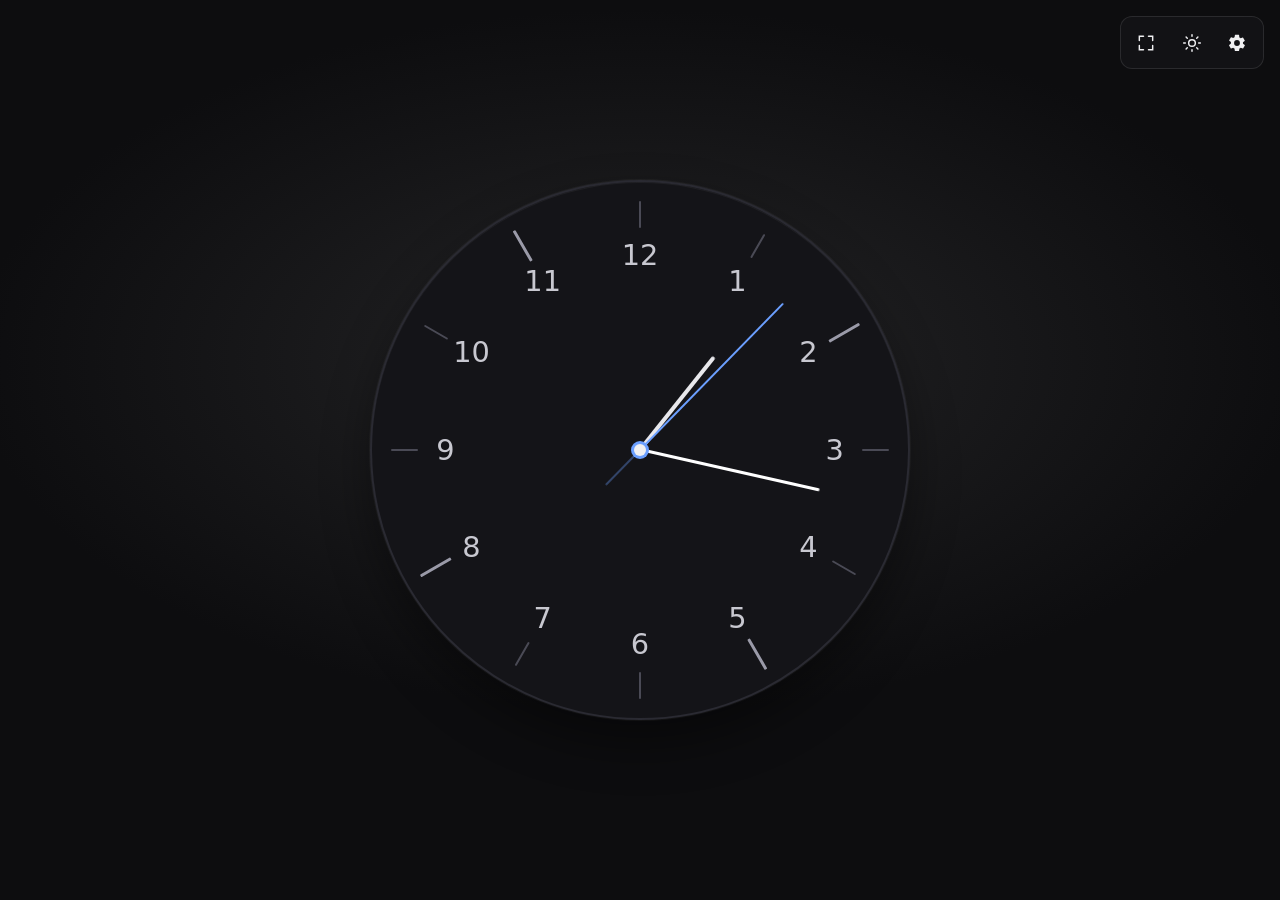
==== commit 776ef920: "기능 세분화" ====
--- a/index.html
+++ b/index.html
@@ -1,22 +1,22 @@
 <!DOCTYPE html>
-<html lang="ko" data-color-mode="dark" data-hand-style="bar" data-face-shape="circle" data-border-style="solid" data-numeral="arabic">
+<html lang="en" data-color-mode="dark" data-hand-style="bar" data-face-shape="circle" data-border-style="solid" data-numeral="arabic">
 <head>
   <meta charset="UTF-8">
   <meta name="viewport" content="width=device-width, initial-scale=1.0">
-  <meta name="description" content="전체화면 아날로그 시계">
+  <meta name="description" content="Fullscreen analog clock">
   <title>Analog Clock</title>
   <link rel="stylesheet" href="style.css">
 </head>
 <body>
-  <header class="toolbar" aria-label="도구">
-    <button type="button" class="toolbar__btn" id="btn-fullscreen" aria-label="전체화면" title="전체화면 (F)">
+  <header class="toolbar" data-i18n-label="toolbarAria" aria-label="Tools">
+    <button type="button" class="toolbar__btn" id="btn-fullscreen" data-i18n-label="fullscreen" data-i18n-title="fullscreenTitle" aria-label="Fullscreen" title="Fullscreen (F)">
       <svg class="icon" viewBox="0 0 24 24" aria-hidden="true"><path d="M4 9V4h5M4 15v5h5M20 9V4h-5M20 15v5h-5" fill="none" stroke="currentColor" stroke-width="1.75" stroke-linecap="round"/></svg>
     </button>
-    <button type="button" class="toolbar__btn" id="btn-color-mode" aria-label="라이트 모드로 전환" title="다크/라이트 (L)">
+    <button type="button" class="toolbar__btn" id="btn-color-mode" aria-label="Switch to light mode" title="Dark / Light (L)">
       <svg class="icon icon--sun" viewBox="0 0 24 24" aria-hidden="true"><circle cx="12" cy="12" r="4" fill="none" stroke="currentColor" stroke-width="1.75"/><path d="M12 2v2M12 20v2M4.93 4.93l1.41 1.41M17.66 17.66l1.41 1.41M2 12h2M20 12h2M4.93 19.07l1.41-1.41M17.66 6.34l1.41-1.41" stroke="currentColor" stroke-width="1.75" stroke-linecap="round"/></svg>
       <svg class="icon icon--moon" viewBox="0 0 24 24" aria-hidden="true"><path d="M20 14.5A8.5 8.5 0 0 1 9.5 4 7 7 0 1 0 20 14.5z" fill="none" stroke="currentColor" stroke-width="1.75"/></svg>
     </button>
-    <button type="button" class="toolbar__btn" id="btn-settings" aria-label="설정" title="설정 (S)" aria-controls="settings-panel" aria-expanded="false">
+    <button type="button" class="toolbar__btn" id="btn-settings" data-i18n-label="settings" data-i18n-title="settingsTitle" aria-label="Settings" title="Settings (S)" aria-controls="settings-panel" aria-expanded="false">
       <svg class="icon icon--settings" viewBox="0 0 24 24" aria-hidden="true" fill="currentColor">
         <path d="M19.14 12.94c.04-.31.06-.63.06-.94s-.02-.63-.06-.94l2.03-1.58a.5.5 0 00.12-.61l-1.92-3.32a.5.5 0 00-.57-.22l-2.39.96a7.07 7.07 0 00-1.6-.94L14.5 2.5a.5.5 0 00-.5-.5h-4a.5.5 0 00-.5.5L9.09 5.09c-.54.24-1.06.56-1.56.94L5.11 5.08a.5.5 0 00-.57.22L2.62 8.62a.5.5 0 00.12.61l2.03 1.58c-.04.31-.06.63-.06.94s.02.63.06.94L2.62 14.5a.5.5 0 00-.12.61l1.92 3.32c.11.2.36.28.57.22l2.39-.96c.5.38 1.02.7 1.6.94l.41 2.59c.04.27.29.5.56.5h4c.27 0 .52-.22.56-.5l.41-2.59c.58-.24 1.1-.56 1.6-.94l2.39.96c.21.06.46-.02.57-.22l1.92-3.32a.5.5 0 00-.12-.61l-2.03-1.58zM12 15.5A3.5 3.5 0 1115.5 12 3.5 3.5 0 0112 15.5z"/>
       </svg>
@@ -25,7 +25,7 @@
 
   <div class="app-layout">
   <main class="clock-app">
-    <div class="clock" role="img" aria-label="아날로그 시계">
+    <div class="clock" role="img" data-i18n-label="clockAria" aria-label="Analog clock">
       <div class="clock__face">
         <ul class="clock__markers" aria-hidden="true">
           <li></li><li></li><li></li><li></li><li></li><li></li>
@@ -58,84 +58,114 @@
   <aside class="settings" id="settings-panel" hidden aria-labelledby="settings-title">
     <form class="settings__form">
       <header class="settings__header">
-        <h2 id="settings-title">설정</h2>
-        <button type="button" class="settings__close" data-close aria-label="닫기">×</button>
+        <h2 id="settings-title" data-i18n="panelTitle">Settings</h2>
+        <button type="button" class="settings__close" data-close data-i18n-label="close" aria-label="Close">×</button>
       </header>
 
       <div class="settings__body">
         <section class="settings__section">
-          <h3>숫자</h3>
+          <h3 data-i18n="language">Language</h3>
+          <select id="set-language" class="settings__select">
+            <option value="en">English</option>
+            <option value="ko">한국어</option>
+            <option value="ja">日本語</option>
+            <option value="zh">中文</option>
+            <option value="es">Español</option>
+            <option value="fr">Français</option>
+            <option value="de">Deutsch</option>
+            <option value="it">Italiano</option>
+            <option value="pt">Português</option>
+            <option value="ru">Русский</option>
+            <option value="hi">हिन्दी</option>
+            <option value="ar">العربية</option>
+          </select>
+        </section>
+
+        <section class="settings__section">
+          <h3 id="theme-label" data-i18n="theme">Theme</h3>
+          <div class="theme-select" id="theme-select">
+            <button type="button" class="settings__select theme-select__trigger" id="theme-select-trigger"
+                    aria-haspopup="listbox" aria-expanded="false" aria-labelledby="theme-label theme-select-name">
+              <span class="theme-swatch" id="theme-select-swatch" aria-hidden="true"></span>
+              <span class="theme-select__name" id="theme-select-name" data-i18n="themeClassic">Classic</span>
+            </button>
+            <ul class="theme-select__list" id="theme-select-list" role="listbox" tabindex="-1"
+                aria-labelledby="theme-label" hidden></ul>
+          </div>
+        </section>
+
+        <section class="settings__section">
+          <h3 data-i18n="numbers">Numbers</h3>
           <label class="settings__row">
-            <span>크기</span>
-            <input type="range" id="set-number-size" min="0.6" max="1.8" step="0.05" value="1">
+            <span data-i18n="size">Size</span>
+            <input type="range" id="set-number-size" min="0.6" max="3" step="0.05" value="1">
             <output id="out-number-size">100%</output>
           </label>
           <fieldset class="settings__fieldset">
-            <legend class="visually-hidden">숫자 표기</legend>
-            <label class="settings__chip"><input type="radio" name="numeral" value="arabic" checked> 아라비아</label>
-            <label class="settings__chip"><input type="radio" name="numeral" value="roman"> 로마</label>
+            <legend class="visually-hidden" data-i18n="numbers">Numbers</legend>
+            <label class="settings__chip"><input type="radio" name="numeral" value="arabic" checked> <span data-i18n="arabic">Arabic</span></label>
+            <label class="settings__chip"><input type="radio" name="numeral" value="roman"> <span data-i18n="roman">Roman</span></label>
           </fieldset>
         </section>
 
         <section class="settings__section">
-          <h3>시계</h3>
+          <h3 data-i18n="clock">Clock</h3>
           <label class="settings__row">
-            <span>크기</span>
+            <span data-i18n="size">Size</span>
             <input type="range" id="set-clock-size" min="0.5" max="1.5" step="0.05" value="1">
             <output id="out-clock-size">100%</output>
           </label>
         </section>
 
-        <section class="settings__section settings__section--wallpaper">
-          <h3>배경화면</h3>
-          <label class="settings__file">
-            <input type="file" id="set-wallpaper-image" accept="image/*">
-            <span>이미지 선택</span>
-          </label>
-          <p class="settings__wallpaper-status" id="wallpaper-status">선택된 이미지 없음</p>
-          <button type="button" class="settings__reset-wallpaper" id="btn-reset-wallpaper">배경 이미지 제거</button>
-        </section>
-
         <section class="settings__section">
-          <h3>바늘 모양</h3>
+          <h3 data-i18n="handStyle">Hand style</h3>
           <select id="set-hand-style" class="settings__select">
-            <option value="bar">막대형</option>
-            <option value="arrow">화살표형</option>
-            <option value="square">네모형</option>
-            <option value="rounded">둥근형</option>
+            <option value="bar" data-i18n="handBar">Bar</option>
+            <option value="arrow" data-i18n="handArrow">Arrow</option>
+            <option value="square" data-i18n="handSquare">Square</option>
+            <option value="rounded" data-i18n="handRounded">Rounded</option>
           </select>
         </section>
 
         <section class="settings__section">
-          <h3>시계 모양</h3>
+          <h3 data-i18n="faceShape">Clock shape</h3>
           <select id="set-face-shape" class="settings__select">
-            <option value="circle">원형</option>
-            <option value="square">정사각형</option>
-            <option value="rect-portrait">직사각형 (세로)</option>
-            <option value="rect-landscape">직사각형 (가로)</option>
-            <option value="trapezoid">사다리꼴</option>
+            <option value="circle" data-i18n="faceCircle">Circle</option>
+            <option value="square" data-i18n="faceSquare">Square</option>
+            <option value="rect-portrait" data-i18n="faceRectPortrait">Rectangle (portrait)</option>
+            <option value="rect-landscape" data-i18n="faceRectLandscape">Rectangle (landscape)</option>
+            <option value="trapezoid" data-i18n="faceTrapezoid">Trapezoid</option>
           </select>
         </section>
 
         <section class="settings__section">
-          <h3>테두리 스타일</h3>
+          <h3 data-i18n="borderStyle">Border style</h3>
           <select id="set-border-style" class="settings__select">
-            <option value="solid">실선</option>
-            <option value="thin">가는 실선</option>
-            <option value="double">이중선</option>
-            <option value="dashed">파선</option>
-            <option value="dotted">점선</option>
-            <option value="ring">링</option>
-            <option value="glow">글로우</option>
-            <option value="raised">입체</option>
-            <option value="classic">클래식</option>
+            <option value="solid" data-i18n="borderSolid">Solid</option>
+            <option value="thin" data-i18n="borderThin">Thin</option>
+            <option value="double" data-i18n="borderDouble">Double</option>
+            <option value="dashed" data-i18n="borderDashed">Dashed</option>
+            <option value="dotted" data-i18n="borderDotted">Dotted</option>
+            <option value="ring" data-i18n="borderRing">Ring</option>
+            <option value="glow" data-i18n="borderGlow">Glow</option>
+            <option value="raised" data-i18n="borderRaised">Raised</option>
+            <option value="classic" data-i18n="borderClassic">Classic</option>
           </select>
         </section>
 
         <section class="settings__section settings__section--colors">
-          <h3>색상</h3>
+          <h3 data-i18n="colors">Colors</h3>
           <div class="settings__colors" id="color-inputs"></div>
-          <button type="button" class="settings__reset-colors" id="btn-reset-colors">색상 초기화</button>
+          <button type="button" class="settings__reset-colors" id="btn-reset-colors" data-i18n="resetColors">Reset colors</button>
+        </section>
+
+        <section class="settings__section settings__section--share">
+          <h3 data-i18n="share">Share</h3>
+          <div class="settings__share">
+            <button type="button" class="settings__share-btn" id="btn-copy-url" data-i18n="copyUrl">Copy settings URL</button>
+            <input type="text" class="settings__share-url" id="share-url" readonly hidden
+                   data-i18n-label="copyUrl" aria-label="Copy settings URL">
+          </div>
         </section>
       </div>
     </form>
--- a/style.css
+++ b/style.css
@@ -15,7 +15,9 @@
   --color-hub: #f0f0f2;
   --color-hub-ring: rgba(107, 159, 255, 0.45);
 
-  --bg-accent: radial-gradient(ellipse 80% 60% at 50% 40%, #1a1a22 0%, transparent 70%);
+  --bg-accent: radial-gradient(ellipse 80% 60% at 50% 40%,
+    color-mix(in srgb, var(--color-bg) 90%, #ffffff) 0%,
+    var(--color-bg) 65%);
   --face-shadow:
     0 0 0 1px rgba(255, 255, 255, 0.04),
     0 24px 48px rgba(0, 0, 0, 0.4),
@@ -26,7 +28,6 @@
   --hand-second-w: 2px;
   --number-scale: 1;
   --clock-scale: 1;
-  --wallpaper-image: none;
 
   --ui-bg: rgba(20, 20, 24, 0.82);
   --ui-border: rgba(255, 255, 255, 0.1);
@@ -38,7 +39,9 @@
 }
 
 [data-color-mode="light"] {
-  --bg-accent: radial-gradient(ellipse 80% 60% at 50% 40%, #e8e8ee 0%, transparent 70%);
+  --bg-accent: radial-gradient(ellipse 80% 60% at 50% 40%,
+    color-mix(in srgb, var(--color-bg) 94%, #000000) 0%,
+    var(--color-bg) 65%);
   --face-shadow:
     0 0 0 1px rgba(0, 0, 0, 0.06),
     0 20px 40px rgba(0, 0, 0, 0.08),
@@ -72,11 +75,7 @@
 
 body {
   font-family: system-ui, -apple-system, "Segoe UI", Roboto, sans-serif;
-  background-color: var(--color-bg);
-  background-image: var(--wallpaper-image);
-  background-position: center;
-  background-size: cover;
-  background-repeat: no-repeat;
+  background: var(--color-bg);
   color: var(--ui-text);
   -webkit-font-smoothing: antialiased;
 }
@@ -88,12 +87,6 @@
   background: var(--bg-accent);
   pointer-events: none;
   z-index: 0;
-}
-
-[data-wallpaper="custom"] body::before {
-  background:
-    linear-gradient(rgba(0, 0, 0, 0.16), rgba(0, 0, 0, 0.16)),
-    var(--bg-accent);
 }
 
 .visually-hidden {
@@ -392,7 +385,7 @@
   left: 50%;
   top: 11%;
   transform: translateX(-50%);
-  font-size: calc(clamp(0.75rem, 3.2vmin, 1.4rem) * var(--number-scale));
+  font-size: calc(clamp(0.75rem, 3.2vmin, 2.2rem) * var(--number-scale));
   font-weight: 500;
   font-variant-numeric: tabular-nums;
   color: var(--color-number);
@@ -401,7 +394,7 @@
 }
 
 [data-numeral="roman"] .clock__numbers li span {
-  font-size: calc(clamp(0.65rem, 2.6vmin, 1.15rem) * var(--number-scale));
+  font-size: calc(clamp(0.65rem, 2.6vmin, 1.85rem) * var(--number-scale));
   letter-spacing: -0.02em;
 }
 
@@ -636,7 +629,7 @@
   flex: 1;
   min-height: 0;
   padding: 0.55rem 0.85rem 0.7rem;
-  overflow-y: auto;
+  overflow: hidden;
   display: flex;
   flex-direction: column;
   gap: 0.5rem;
@@ -745,72 +738,123 @@
   background-image: url("data:image/svg+xml,%3Csvg xmlns='http://www.w3.org/2000/svg' width='12' height='12' viewBox='0 0 12 12'%3E%3Cpath fill='%236e6e73' d='M3 4.5L6 8l3-3.5'/%3E%3C/svg%3E");
 }
 
-.settings__section--wallpaper {
-  display: grid;
-  gap: 0.35rem;
-}
-
-.settings__file {
-  display: block;
+/* Theme picker (custom dropdown with color swatches) */
+.theme-select {
   position: relative;
+}
+
+.theme-select__trigger {
+  display: flex;
+  align-items: center;
+  gap: 0.5rem;
+  text-align: left;
+}
+
+.theme-swatch {
+  flex-shrink: 0;
+  width: 1rem;
+  height: 1rem;
+  border-radius: 50%;
+  border: 1px solid var(--ui-border);
+  box-shadow: inset 0 0 0 1px rgba(255, 255, 255, 0.15);
+}
+
+.theme-select__name {
   overflow: hidden;
-  border-radius: 6px;
-  border: 1px solid var(--ui-border);
-  background: rgba(127, 127, 140, 0.12);
-  color: var(--ui-text);
-  font-size: 0.74rem;
-  text-align: center;
-  cursor: pointer;
-  transition: border-color 0.15s, background 0.15s;
-}
-
-.settings__file:hover,
-.settings__file:focus-within {
-  border-color: var(--color-hand-second);
-  background: rgba(107, 159, 255, 0.14);
-}
-
-.settings__file input {
-  position: absolute;
-  inset: 0;
-  opacity: 0;
-  cursor: pointer;
-}
-
-.settings__file span {
-  display: block;
-  padding: 0.38rem 0.5rem;
-}
-
-.settings__wallpaper-status {
-  overflow: hidden;
-  color: var(--ui-muted);
-  font-size: 0.68rem;
-  line-height: 1.25;
   text-overflow: ellipsis;
   white-space: nowrap;
 }
 
-.settings__reset-wallpaper {
+.theme-select__list {
+  position: absolute;
+  top: calc(100% + 0.25rem);
+  left: 0;
+  right: 0;
+  z-index: 20;
+  margin: 0;
+  padding: 0.25rem;
+  list-style: none;
+  max-height: 15rem;
+  overflow-y: auto;
+  background: var(--ui-select-bg);
+  border: 1px solid var(--ui-border);
+  border-radius: 8px;
+  box-shadow: 0 8px 24px rgba(0, 0, 0, 0.28);
+}
+
+.theme-select__list[hidden] {
+  display: none;
+}
+
+.theme-select__option {
+  display: flex;
+  align-items: center;
+  gap: 0.5rem;
+  padding: 0.4rem 0.5rem;
+  border-radius: 6px;
+  font-size: 0.78rem;
+  color: var(--ui-select-text);
+  cursor: pointer;
+}
+
+.theme-select__option:hover,
+.theme-select__option:focus-visible {
+  background: rgba(127, 127, 140, 0.22);
+  outline: none;
+}
+
+.theme-select__option[aria-selected="true"] {
+  background: rgba(107, 159, 255, 0.22);
+}
+
+/* Share settings URL */
+.settings__section--share {
+  flex-shrink: 0;
+}
+
+.settings__share {
+  display: flex;
+  flex-direction: column;
+  gap: 0.35rem;
+}
+
+.settings__share-btn {
   width: 100%;
-  padding: 0.35rem;
-  border: 1px dashed var(--ui-border);
+  padding: 0.45rem;
+  border: 1px solid var(--ui-border);
   border-radius: 6px;
-  background: transparent;
-  color: var(--ui-muted);
+  background: rgba(107, 159, 255, 0.16);
+  color: var(--ui-text);
+  font: inherit;
+  font-size: 0.76rem;
+  cursor: pointer;
+  transition: background 0.15s, border-color 0.15s;
+}
+
+.settings__share-btn:hover {
+  background: rgba(107, 159, 255, 0.28);
+  border-color: var(--color-hand-second);
+}
+
+.settings__share-btn.is-copied {
+  background: rgba(67, 196, 125, 0.24);
+  border-color: rgba(67, 196, 125, 0.6);
+}
+
+.settings__share-url {
+  width: 100%;
+  padding: 0.4rem 0.5rem;
+  border: 1px solid var(--ui-border);
+  border-radius: 6px;
+  background-color: var(--ui-select-bg);
+  color: var(--ui-select-text);
   font: inherit;
   font-size: 0.72rem;
-  cursor: pointer;
-}
-
-.settings__reset-wallpaper:hover:not(:disabled) {
-  color: var(--ui-text);
-  border-style: solid;
-}
-
-.settings__reset-wallpaper:disabled {
-  cursor: not-allowed;
-  opacity: 0.45;
+}
+
+.settings__share-url:focus {
+  outline: none;
+  border-color: var(--color-hand-second);
 }
 
 .settings__colors {
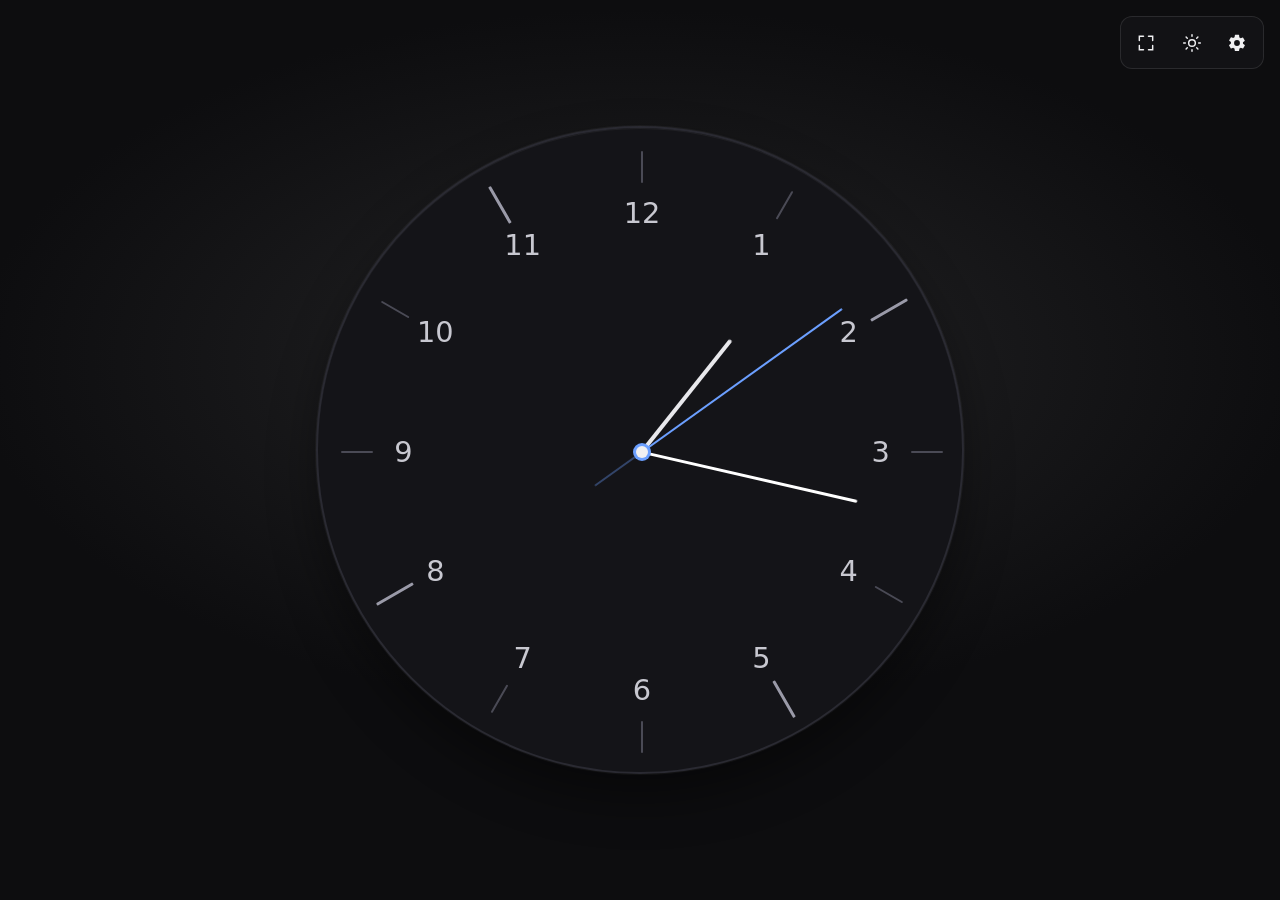
==== commit 643e25c7: "기능 세분화" ====
--- a/index.html
+++ b/index.html
@@ -1,5 +1,5 @@
 <!DOCTYPE html>
-<html lang="en" data-color-mode="dark" data-hand-style="bar" data-face-shape="circle" data-border-style="solid" data-numeral="arabic">
+<html lang="en" data-color-mode="dark" data-hand-style="bar" data-second-motion="smooth" data-face-shape="circle" data-border-style="solid" data-numeral="arabic">
 <head>
   <meta charset="UTF-8">
   <meta name="viewport" content="width=device-width, initial-scale=1.0">
@@ -27,30 +27,32 @@
   <main class="clock-app">
     <div class="clock" role="img" data-i18n-label="clockAria" aria-label="Analog clock">
       <div class="clock__face">
-        <ul class="clock__markers" aria-hidden="true">
-          <li></li><li></li><li></li><li></li><li></li><li></li>
-          <li></li><li></li><li></li><li></li><li></li><li></li>
-        </ul>
-
-        <ol class="clock__numbers" aria-hidden="true">
-          <li><span data-n="12">12</span></li>
-          <li><span data-n="1">1</span></li>
-          <li><span data-n="2">2</span></li>
-          <li><span data-n="3">3</span></li>
-          <li><span data-n="4">4</span></li>
-          <li><span data-n="5">5</span></li>
-          <li><span data-n="6">6</span></li>
-          <li><span data-n="7">7</span></li>
-          <li><span data-n="8">8</span></li>
-          <li><span data-n="9">9</span></li>
-          <li><span data-n="10">10</span></li>
-          <li><span data-n="11">11</span></li>
-        </ol>
-
-        <div class="hand hand--hour" aria-hidden="true"></div>
-        <div class="hand hand--minute" aria-hidden="true"></div>
-        <div class="hand hand--second" aria-hidden="true"></div>
-        <div class="clock__hub" aria-hidden="true"></div>
+        <div class="clock__dial">
+          <ul class="clock__markers" aria-hidden="true">
+            <li></li><li></li><li></li><li></li><li></li><li></li>
+            <li></li><li></li><li></li><li></li><li></li><li></li>
+          </ul>
+
+          <ol class="clock__numbers" aria-hidden="true">
+            <li><span data-n="12">12</span></li>
+            <li><span data-n="1">1</span></li>
+            <li><span data-n="2">2</span></li>
+            <li><span data-n="3">3</span></li>
+            <li><span data-n="4">4</span></li>
+            <li><span data-n="5">5</span></li>
+            <li><span data-n="6">6</span></li>
+            <li><span data-n="7">7</span></li>
+            <li><span data-n="8">8</span></li>
+            <li><span data-n="9">9</span></li>
+            <li><span data-n="10">10</span></li>
+            <li><span data-n="11">11</span></li>
+          </ol>
+
+          <div class="hand hand--hour" aria-hidden="true"></div>
+          <div class="hand hand--minute" aria-hidden="true"></div>
+          <div class="hand hand--second" aria-hidden="true"></div>
+          <div class="clock__hub" aria-hidden="true"></div>
+        </div>
       </div>
     </div>
   </main>
@@ -101,6 +103,7 @@
             <input type="range" id="set-number-size" min="0.6" max="3" step="0.05" value="1">
             <output id="out-number-size">100%</output>
           </label>
+          <button type="button" class="settings__reset-value" id="btn-reset-number-size" data-i18n="resetSize">Reset</button>
           <fieldset class="settings__fieldset">
             <legend class="visually-hidden" data-i18n="numbers">Numbers</legend>
             <label class="settings__chip"><input type="radio" name="numeral" value="arabic" checked> <span data-i18n="arabic">Arabic</span></label>
@@ -112,9 +115,10 @@
           <h3 data-i18n="clock">Clock</h3>
           <label class="settings__row">
             <span data-i18n="size">Size</span>
-            <input type="range" id="set-clock-size" min="0.5" max="1.5" step="0.05" value="1">
-            <output id="out-clock-size">100%</output>
+            <input type="range" id="set-clock-size" min="0.35" max="1" step="0.05" value="0.75">
+            <output id="out-clock-size">75%</output>
           </label>
+          <button type="button" class="settings__reset-value" id="btn-reset-clock-size" data-i18n="resetSize">Reset</button>
         </section>
 
         <section class="settings__section">
@@ -128,13 +132,30 @@
         </section>
 
         <section class="settings__section">
+          <h3 data-i18n="secondMotion">Second hand</h3>
+          <select id="set-second-motion" class="settings__select">
+            <option value="smooth" data-i18n="secondSmooth">Smooth</option>
+            <option value="tick" data-i18n="secondTick">Tick (per second)</option>
+          </select>
+        </section>
+
+        <section class="settings__section">
           <h3 data-i18n="faceShape">Clock shape</h3>
           <select id="set-face-shape" class="settings__select">
             <option value="circle" data-i18n="faceCircle">Circle</option>
             <option value="square" data-i18n="faceSquare">Square</option>
+            <option value="rounded" data-i18n="faceRounded">Rounded square</option>
             <option value="rect-portrait" data-i18n="faceRectPortrait">Rectangle (portrait)</option>
             <option value="rect-landscape" data-i18n="faceRectLandscape">Rectangle (landscape)</option>
+            <option value="oval-portrait" data-i18n="faceOvalPortrait">Oval (portrait)</option>
+            <option value="oval-landscape" data-i18n="faceOvalLandscape">Oval (landscape)</option>
+            <option value="stadium" data-i18n="faceStadium">Stadium</option>
+            <option value="arch" data-i18n="faceArch">Arch</option>
+            <option value="hexagon" data-i18n="faceHexagon">Hexagon</option>
+            <option value="octagon" data-i18n="faceOctagon">Octagon</option>
+            <option value="diamond" data-i18n="faceDiamond">Diamond</option>
             <option value="trapezoid" data-i18n="faceTrapezoid">Trapezoid</option>
+            <option value="shield" data-i18n="faceShield">Shield</option>
           </select>
         </section>
 
@@ -153,6 +174,39 @@
           </select>
         </section>
 
+        <section class="settings__section settings__section--bg-images">
+          <h3 data-i18n="bgImages">Background images</h3>
+          <p class="settings__hint" data-i18n="bgImagesHint">Choose a local file, drag &amp; drop, or paste (Ctrl+V).</p>
+
+          <div class="bg-image" data-image-key="bg">
+            <div class="bg-image__label" data-i18n="colorBg">Background</div>
+            <div class="bg-image__drop" tabindex="0" role="button" data-i18n-label="bgImageDrop" aria-label="Click, drop, or paste">
+              <img class="bg-image__preview" alt="" hidden>
+              <span class="bg-image__placeholder" data-i18n="bgImageDrop">Click, drop, or paste</span>
+              <input type="file" class="bg-image__file" accept="image/*" hidden>
+            </div>
+            <div class="bg-image__actions">
+              <button type="button" class="bg-image__btn" data-action="choose" data-i18n="bgImageChoose">Choose image</button>
+              <button type="button" class="bg-image__btn" data-action="paste" data-i18n="bgImagePaste">Paste</button>
+              <button type="button" class="bg-image__btn bg-image__btn--clear" data-action="clear" data-i18n="bgImageClear" hidden>Clear</button>
+            </div>
+          </div>
+
+          <div class="bg-image" data-image-key="faceBg">
+            <div class="bg-image__label" data-i18n="colorFaceBg">Clock face</div>
+            <div class="bg-image__drop" tabindex="0" role="button" data-i18n-label="bgImageDrop" aria-label="Click, drop, or paste">
+              <img class="bg-image__preview" alt="" hidden>
+              <span class="bg-image__placeholder" data-i18n="bgImageDrop">Click, drop, or paste</span>
+              <input type="file" class="bg-image__file" accept="image/*" hidden>
+            </div>
+            <div class="bg-image__actions">
+              <button type="button" class="bg-image__btn" data-action="choose" data-i18n="bgImageChoose">Choose image</button>
+              <button type="button" class="bg-image__btn" data-action="paste" data-i18n="bgImagePaste">Paste</button>
+              <button type="button" class="bg-image__btn bg-image__btn--clear" data-action="clear" data-i18n="bgImageClear" hidden>Clear</button>
+            </div>
+          </div>
+        </section>
+
         <section class="settings__section settings__section--colors">
           <h3 data-i18n="colors">Colors</h3>
           <div class="settings__colors" id="color-inputs"></div>
--- a/style.css
+++ b/style.css
@@ -191,52 +191,94 @@
   transition: right 0.3s ease;
 }
 
-body.settings-open .clock {
-  --size-base: min(78vmin, calc(100vw - var(--settings-width) - 3rem), 500px);
-}
-
-/* Clock container & face shapes */
+/* Clock container & face shapes
+   --dial: fixed inner dial (numbers/hands). Outer frame (--fx/--fy) grows
+   around it so clip-path shapes never cut the dial. */
 .clock {
-  --size-base: min(86vmin, 540px);
-  --size: calc(var(--size-base) * var(--clock-scale, 1));
-  --clock-w: var(--size);
-  --clock-h: var(--size);
-  --diameter: min(var(--clock-w), var(--clock-h));
+  --size-base: min(96vmin, calc(100vw - 1.25rem), calc(100dvh - 1.25rem));
+  --avail-w: calc(100vw - 1.25rem);
+  --avail-h: calc(100dvh - 1.25rem);
+  --fx: 1;
+  --fy: 1;
+  --dial-wish: calc(var(--size-base) * var(--clock-scale, 1));
+  --clock-w: min(calc(var(--dial-wish) * var(--fx)), var(--avail-w));
+  --clock-h: min(calc(var(--dial-wish) * var(--fy)), var(--avail-h));
+  --dial: min(calc(var(--clock-w) / var(--fx)), calc(var(--clock-h) / var(--fy)));
+  --diameter: var(--dial);
   width: var(--clock-w);
   height: var(--clock-h);
   position: relative;
   transition: width 0.35s ease, height 0.35s ease;
 }
 
-[data-face-shape="square"] {
-  --clock-w: var(--size);
-  --clock-h: var(--size);
-}
-
-[data-face-shape="rect-portrait"] {
-  --clock-w: calc(var(--size) * 0.68);
-  --clock-h: var(--size);
-}
-
-[data-face-shape="rect-landscape"] {
-  --clock-w: var(--size);
-  --clock-h: calc(var(--size) * 0.68);
-}
-
-[data-face-shape="trapezoid"] {
-  --clock-w: var(--size);
-  --clock-h: calc(var(--size) * 0.88);
+body.settings-open .clock {
+  --size-base: min(92vmin, calc(100vw - var(--settings-width) - 3rem), calc(100dvh - 1.5rem));
+  --avail-w: calc(100vw - var(--settings-width) - 3rem);
+}
+
+/* Square-ish frames: dial fills the face */
+[data-face-shape="circle"] .clock,
+[data-face-shape="square"] .clock,
+[data-face-shape="rounded"] .clock,
+[data-face-shape="octagon"] .clock {
+  --fx: 1;
+  --fy: 1;
+}
+
+/* Frames that cut into the circle need a larger outer box */
+[data-face-shape="hexagon"] .clock {
+  --fx: 1.18;
+  --fy: 1.18;
+}
+
+[data-face-shape="diamond"] .clock {
+  --fx: 1.45;
+  --fy: 1.45;
+}
+
+[data-face-shape="trapezoid"] .clock {
+  --fx: 1.24;
+  --fy: 1.14;
+}
+
+[data-face-shape="shield"] .clock {
+  --fx: 1.16;
+  --fy: 1.32;
+}
+
+[data-face-shape="rect-portrait"] .clock,
+[data-face-shape="oval-portrait"] .clock,
+[data-face-shape="arch"] .clock {
+  --fx: 1;
+  --fy: 1.55;
+}
+
+[data-face-shape="rect-landscape"] .clock,
+[data-face-shape="oval-landscape"] .clock,
+[data-face-shape="stadium"] .clock {
+  --fx: 1.55;
+  --fy: 1;
 }
 
 .clock__face {
   position: relative;
   width: 100%;
   height: 100%;
+  display: grid;
+  place-items: center;
   background: var(--color-face-bg);
   border: none;
   box-shadow: var(--face-shadow);
   overflow: hidden;
   transition: border-radius 0.35s ease, clip-path 0.35s ease, box-shadow 0.3s ease;
+}
+
+/* Inner dial: always the same circular layout, regardless of outer shape */
+.clock__dial {
+  position: relative;
+  width: var(--dial);
+  height: var(--dial);
+  flex-shrink: 0;
 }
 
 /* 테두리 스타일 */
@@ -303,20 +345,64 @@
 
 [data-face-shape="circle"] .clock__face {
   border-radius: 50%;
+  clip-path: none;
 }
 
 [data-face-shape="square"] .clock__face {
-  border-radius: 14px;
+  border-radius: 6px;
+  clip-path: none;
+}
+
+[data-face-shape="rounded"] .clock__face {
+  border-radius: 28%;
+  clip-path: none;
 }
 
 [data-face-shape="rect-portrait"] .clock__face,
 [data-face-shape="rect-landscape"] .clock__face {
-  border-radius: 18px;
+  border-radius: 12px;
+  clip-path: none;
+}
+
+[data-face-shape="oval-portrait"] .clock__face,
+[data-face-shape="oval-landscape"] .clock__face {
+  border-radius: 50%;
+  clip-path: none;
+}
+
+[data-face-shape="stadium"] .clock__face {
+  border-radius: 999px;
+  clip-path: none;
+}
+
+[data-face-shape="arch"] .clock__face {
+  border-radius: 50% 50% 14px 14px / 42% 42% 14px 14px;
+  clip-path: none;
 }
 
 [data-face-shape="trapezoid"] .clock__face {
   border-radius: 0;
-  clip-path: polygon(12% 0%, 88% 0%, 100% 100%, 0% 100%);
+  clip-path: polygon(14% 0%, 86% 0%, 100% 100%, 0% 100%);
+}
+
+[data-face-shape="hexagon"] .clock__face {
+  border-radius: 0;
+  clip-path: polygon(50% 0%, 93% 25%, 93% 75%, 50% 100%, 7% 75%, 7% 25%);
+}
+
+[data-face-shape="octagon"] .clock__face {
+  border-radius: 0;
+  clip-path: polygon(30% 0%, 70% 0%, 100% 30%, 100% 70%, 70% 100%, 30% 100%, 0% 70%, 0% 30%);
+}
+
+[data-face-shape="diamond"] .clock__face {
+  border-radius: 0;
+  clip-path: polygon(50% 0%, 100% 50%, 50% 100%, 0% 50%);
+}
+
+[data-face-shape="shield"] .clock__face {
+  border-radius: 0;
+  clip-path: polygon(50% 0%, 100% 12%, 100% 58%, 50% 100%, 0% 58%, 0% 12%);
 }
 
 /* Markers */
@@ -891,7 +977,119 @@
   background: transparent;
 }
 
-.settings__reset-colors {
+html[data-bg-image="true"] body {
+  background-color: var(--color-bg);
+  background-image: var(--bg-image);
+  background-size: cover;
+  background-position: center;
+  background-repeat: no-repeat;
+}
+
+html[data-bg-image="true"] body::before {
+  opacity: 0.2;
+}
+
+html[data-face-bg-image="true"] .clock__face {
+  background-color: var(--color-face-bg);
+  background-image: var(--face-bg-image);
+  background-size: cover;
+  background-position: center;
+  background-repeat: no-repeat;
+}
+
+.settings__hint {
+  margin: 0 0 0.55rem;
+  font-size: 0.7rem;
+  line-height: 1.35;
+  color: var(--ui-muted);
+}
+
+.bg-image {
+  margin-bottom: 0.65rem;
+}
+
+.bg-image__label {
+  font-size: 0.74rem;
+  margin-bottom: 0.3rem;
+  color: var(--ui-text);
+}
+
+.bg-image__drop {
+  position: relative;
+  display: grid;
+  place-items: center;
+  min-height: 4.5rem;
+  border: 1px dashed var(--ui-border);
+  border-radius: 8px;
+  background: var(--ui-select-bg);
+  cursor: pointer;
+  overflow: hidden;
+  outline: none;
+  transition: border-color 0.15s, box-shadow 0.15s;
+}
+
+.bg-image__drop:hover,
+.bg-image__drop:focus-visible,
+.bg-image.is-active .bg-image__drop,
+.bg-image__drop.is-dragover {
+  border-color: color-mix(in srgb, var(--color-hand-second) 70%, var(--ui-border));
+  box-shadow: 0 0 0 1px color-mix(in srgb, var(--color-hand-second) 35%, transparent);
+}
+
+.bg-image__preview {
+  width: 100%;
+  height: 4.5rem;
+  object-fit: cover;
+  display: block;
+}
+
+.bg-image__preview[hidden],
+.bg-image__preview:not([src]) {
+  display: none;
+}
+
+.bg-image__placeholder {
+  padding: 0.6rem;
+  font-size: 0.7rem;
+  color: var(--ui-muted);
+  text-align: center;
+}
+
+.bg-image.has-image .bg-image__placeholder {
+  display: none;
+}
+
+.bg-image__actions {
+  display: flex;
+  flex-wrap: wrap;
+  gap: 0.3rem;
+  margin-top: 0.35rem;
+}
+
+.bg-image__btn {
+  flex: 1 1 auto;
+  min-width: 0;
+  padding: 0.28rem 0.4rem;
+  border: 1px solid var(--ui-border);
+  border-radius: 6px;
+  background: transparent;
+  color: var(--ui-muted);
+  font: inherit;
+  font-size: 0.68rem;
+  cursor: pointer;
+}
+
+.bg-image__btn:hover {
+  color: var(--ui-text);
+  border-color: color-mix(in srgb, var(--ui-text) 30%, var(--ui-border));
+}
+
+.bg-image__btn--clear[hidden] {
+  display: none;
+}
+
+.settings__reset-colors,
+.settings__reset-value {
   flex-shrink: 0;
   margin-top: 0.35rem;
   width: 100%;
@@ -905,7 +1103,14 @@
   cursor: pointer;
 }
 
-.settings__reset-colors:hover {
+.settings__reset-value {
+  margin-top: 0;
+  margin-bottom: 0.45rem;
+  padding: 0.28rem;
+}
+
+.settings__reset-colors:hover,
+.settings__reset-value:hover {
   color: var(--ui-text);
   border-style: solid;
 }
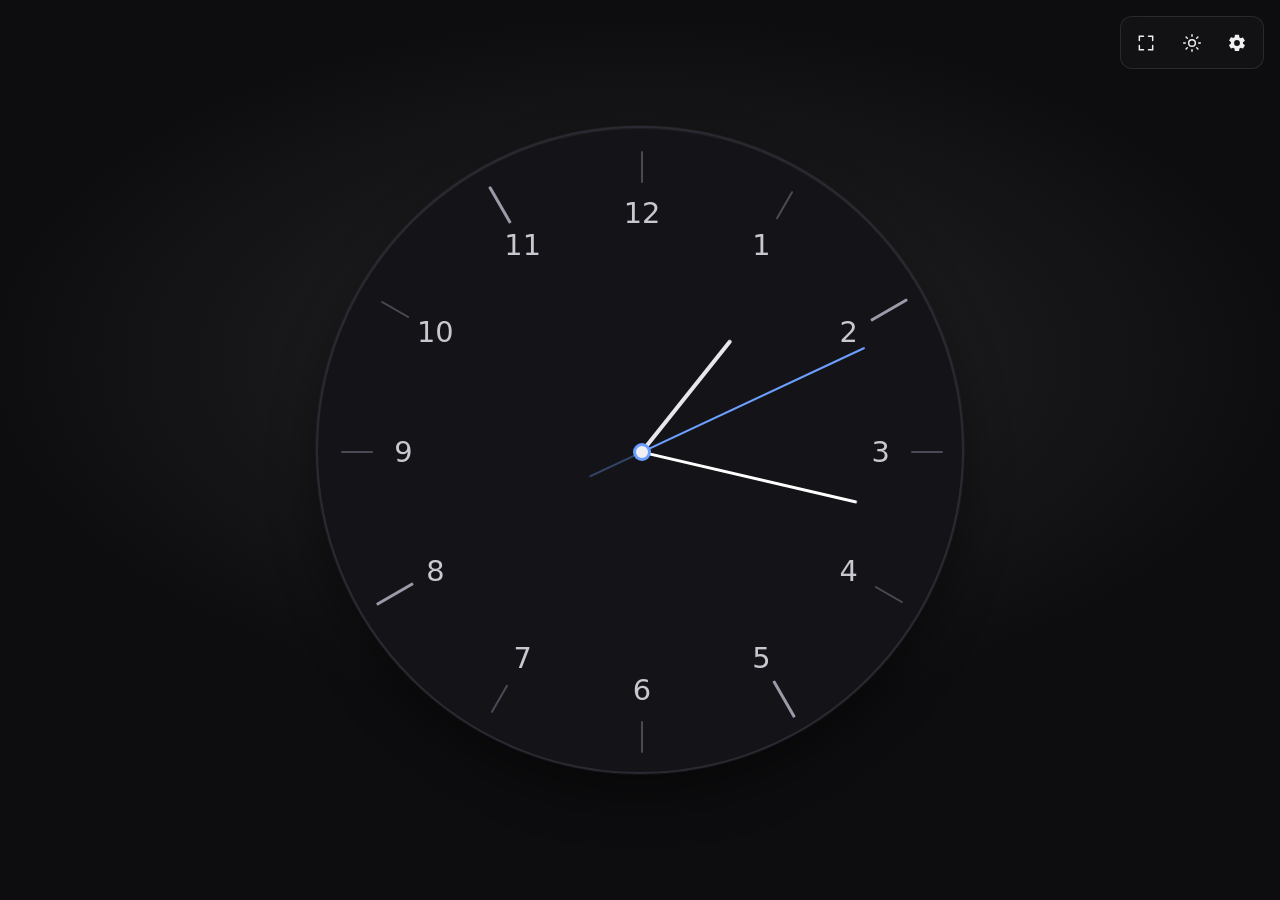
==== commit 9b4a4a33: "사운드 추가" ====
--- a/index.html
+++ b/index.html
@@ -137,6 +137,20 @@
             <option value="smooth" data-i18n="secondSmooth">Smooth</option>
             <option value="tick" data-i18n="secondTick">Tick (per second)</option>
           </select>
+          <div class="settings__tick-sound" id="tick-sound-settings" hidden>
+            <label class="settings__check">
+              <input type="checkbox" id="set-tick-sound">
+              <span data-i18n="tickSound">Tick sound</span>
+            </label>
+            <select id="set-tick-sound-file" class="settings__select" disabled>
+              <option value="01" data-i18n="tickSound1">Sound 1</option>
+              <option value="02" data-i18n="tickSound2">Sound 2</option>
+              <option value="03" data-i18n="tickSound3">Sound 3</option>
+              <option value="04" data-i18n="tickSound4">Sound 4</option>
+              <option value="05" data-i18n="tickSound5">Sound 5</option>
+              <option value="06" data-i18n="tickSound6">Sound 6</option>
+            </select>
+          </div>
         </section>
 
         <section class="settings__section">
--- a/style.css
+++ b/style.css
@@ -715,10 +715,13 @@
   flex: 1;
   min-height: 0;
   padding: 0.55rem 0.85rem 0.7rem;
-  overflow: hidden;
+  overflow-x: hidden;
+  overflow-y: auto;
+  overscroll-behavior: contain;
   display: flex;
   flex-direction: column;
   gap: 0.5rem;
+  -webkit-overflow-scrolling: touch;
 }
 
 .settings__section {
@@ -735,8 +738,6 @@
 }
 
 .settings__section--colors {
-  flex: 1;
-  min-height: 0;
   display: flex;
   flex-direction: column;
 }
@@ -944,8 +945,6 @@
 }
 
 .settings__colors {
-  flex: 1;
-  min-height: 0;
   display: grid;
   grid-template-columns: 1fr 1fr;
   gap: 0.28rem 0.45rem;
@@ -997,11 +996,26 @@
   background-repeat: no-repeat;
 }
 
-.settings__hint {
-  margin: 0 0 0.55rem;
-  font-size: 0.7rem;
-  line-height: 1.35;
-  color: var(--ui-muted);
+.settings__check {
+  display: flex;
+  align-items: center;
+  gap: 0.4rem;
+  margin: 0.45rem 0 0.35rem;
+  font-size: 0.78rem;
+  cursor: pointer;
+  user-select: none;
+}
+
+.settings__check input {
+  accent-color: var(--color-hand-second);
+}
+
+.settings__tick-sound .settings__select {
+  margin-top: 0.15rem;
+}
+
+.settings__tick-sound[hidden] {
+  display: none;
 }
 
 .bg-image {
